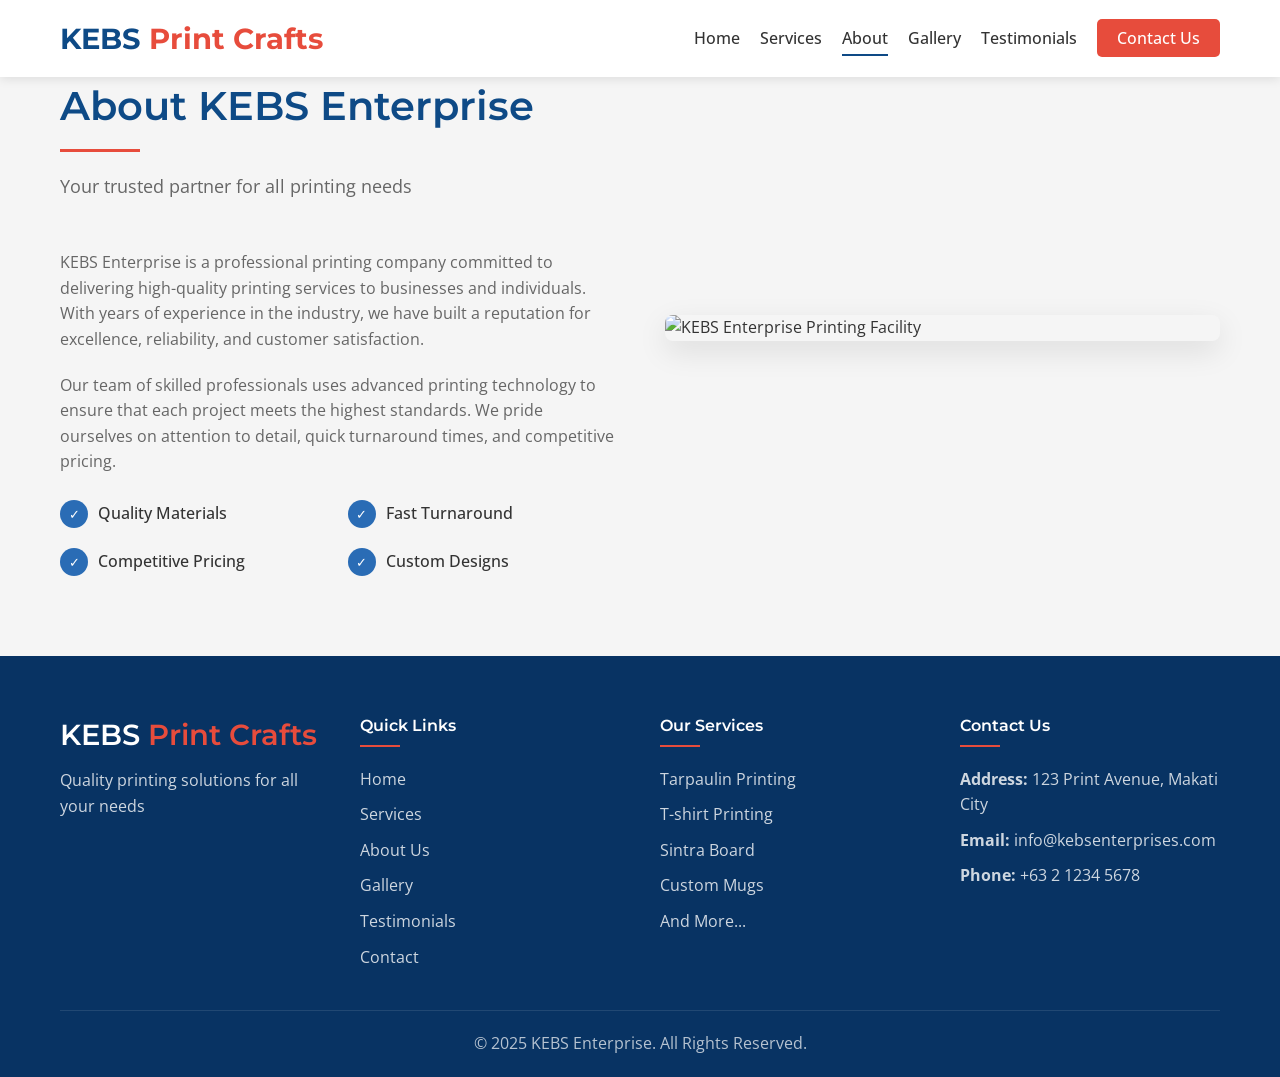
==== about.html @ ea4bb8a8 "Refactor: Separate tabs into HTML files Separate the tabs component into individual HTML files." ====
<!DOCTYPE html>
<html lang="en">
  <head>
    <meta charset="UTF-8" />
    <meta name="viewport" content="width=device-width, initial-scale=1.0" />
    <title>About Us - KEBS Print Crafts</title>
    <meta name="description" content="Learn about KEBS Enterprise, your trusted partner for professional printing services." />
    <meta name="author" content="KEBS Enterprise" />
    <link rel="stylesheet" href="src/styles/main.css" />
    <link rel="stylesheet" href="https://fonts.googleapis.com/css2?family=Montserrat:wght@400;500;600;700&family=Open+Sans:wght@400;600&display=swap">
  </head>

  <body>
    <header class="header" id="header">
      <div class="container">
        <div class="header-content">
          <div class="logo">
            <h1>KEBS <span>Print Crafts</span></h1>
          </div>
          <nav class="main-nav">
            <button class="mobile-menu-toggle" id="menuToggle">
              <span></span>
              <span></span>
              <span></span>
            </button>
            <ul class="nav-links" id="navLinks">
              <li><a href="index.html">Home</a></li>
              <li><a href="services.html">Services</a></li>
              <li><a href="about.html" class="active">About</a></li>
              <li><a href="gallery.html">Gallery</a></li>
              <li><a href="testimonials.html">Testimonials</a></li>
              <li><a href="contact.html" class="cta-btn">Contact Us</a></li>
            </ul>
          </nav>
        </div>
      </div>
    </header>

    <section class="about section" id="about">
      <div class="container">
        <div class="about-content">
          <div class="about-text">
            <div class="section-header">
              <h2>About KEBS Enterprise</h2>
              <p>Your trusted partner for all printing needs</p>
            </div>
            <p class="about-description">
              KEBS Enterprise is a professional printing company committed to delivering high-quality printing services to businesses and individuals. With years of experience in the industry, we have built a reputation for excellence, reliability, and customer satisfaction.
            </p>
            <p class="about-description">
              Our team of skilled professionals uses advanced printing technology to ensure that each project meets the highest standards. We pride ourselves on attention to detail, quick turnaround times, and competitive pricing.
            </p>
            <div class="about-features">
              <div class="feature">
                <div class="feature-icon">✓</div>
                <div class="feature-text">Quality Materials</div>
              </div>
              <div class="feature">
                <div class="feature-icon">✓</div>
                <div class="feature-text">Fast Turnaround</div>
              </div>
              <div class="feature">
                <div class="feature-icon">✓</div>
                <div class="feature-text">Competitive Pricing</div>
              </div>
              <div class="feature">
                <div class="feature-icon">✓</div>
                <div class="feature-text">Custom Designs</div>
              </div>
            </div>
          </div>
          <div class="about-image">
            <img src="src/assets/images/print-shop.jpg" alt="KEBS Enterprise Printing Facility">
          </div>
        </div>
      </div>
    </section>

    <footer class="footer">
      <div class="container">
        <div class="footer-content">
          <div class="footer-logo">
            <h3>KEBS <span>Print Crafts</span></h3>
            <p>Quality printing solutions for all your needs</p>
          </div>
          <div class="footer-links">
            <h4>Quick Links</h4>
            <ul>
              <li><a href="index.html">Home</a></li>
              <li><a href="services.html">Services</a></li>
              <li><a href="about.html">About Us</a></li>
              <li><a href="gallery.html">Gallery</a></li>
              <li><a href="testimonials.html">Testimonials</a></li>
              <li><a href="contact.html">Contact</a></li>
            </ul>
          </div>
          <div class="footer-services">
            <h4>Our Services</h4>
            <ul>
              <li><a href="services.html">Tarpaulin Printing</a></li>
              <li><a href="services.html">T-shirt Printing</a></li>
              <li><a href="services.html">Sintra Board</a></li>
              <li><a href="services.html">Custom Mugs</a></li>
              <li><a href="services.html">And More...</a></li>
            </ul>
          </div>
          <div class="footer-contact">
            <h4>Contact Us</h4>
            <p><strong>Address:</strong> 123 Print Avenue, Makati City</p>
            <p><strong>Email:</strong> info@kebsenterprises.com</p>
            <p><strong>Phone:</strong> +63 2 1234 5678</p>
          </div>
        </div>
        <div class="footer-bottom">
          <p>&copy; 2025 KEBS Enterprise. All Rights Reserved.</p>
        </div>
      </div>
    </footer>

    <a href="#home" class="scroll-top" id="scrollTop">
      <span class="arrow-up">↑</span>
    </a>

    <script src="https://cdn.gpteng.co/gptengineer.js" type="module"></script>
    <script src="src/scripts/main.js"></script>
  </body>
</html>
---- src/styles/main.css ----
/* Base Styles & Reset */
:root {
  --primary-color: #0e4a86;
  --primary-dark: #083363;
  --primary-light: #2a6cb5;
  --accent-color: #e74c3c;
  --accent-dark: #c0392b;
  --text-dark: #333333;
  --text-light: #ffffff;
  --text-gray: #666666;
  --text-muted: #999999;
  --bg-light: #ffffff;
  --bg-gray: #f5f5f5;
  --bg-gray-dark: #eeeeee;
  --border-color: #dddddd;
  --shadow-color: rgba(0, 0, 0, 0.1);
  --font-main: 'Montserrat', sans-serif;
  --font-secondary: 'Open Sans', sans-serif;
  --transition: all 0.3s ease;
}

* {
  margin: 0;
  padding: 0;
  box-sizing: border-box;
}

html {
  scroll-behavior: smooth;
}

body {
  font-family: var(--font-secondary);
  color: var(--text-dark);
  line-height: 1.6;
  overflow-x: hidden;
}

h1, h2, h3, h4, h5, h6 {
  font-family: var(--font-main);
  font-weight: 600;
  line-height: 1.3;
  margin-bottom: 1rem;
}

a {
  text-decoration: none;
  color: var(--primary-color);
  transition: var(--transition);
}

a:hover {
  color: var(--primary-dark);
}

ul {
  list-style: none;
}

img {
  max-width: 100%;
  height: auto;
  display: block;
}

/* Utility Classes */
.container {
  width: 100%;
  max-width: 1200px;
  margin: 0 auto;
  padding: 0 20px;
}

.section {
  padding: 80px 0;
}

.section-header {
  text-align: center;
  margin-bottom: 50px;
}

.section-header h2 {
  font-size: 2.5rem;
  position: relative;
  padding-bottom: 20px;
  margin-bottom: 20px;
  color: var(--primary-color);
}

.section-header h2::after {
  content: '';
  position: absolute;
  width: 80px;
  height: 3px;
  background-color: var(--accent-color);
  bottom: 0;
  left: 50%;
  transform: translateX(-50%);
}

.section-header p {
  font-size: 1.1rem;
  color: var(--text-gray);
  max-width: 700px;
  margin: 0 auto;
}

.btn {
  display: inline-block;
  padding: 12px 25px;
  border-radius: 5px;
  font-weight: 600;
  text-align: center;
  cursor: pointer;
  transition: var(--transition);
  font-family: var(--font-main);
}

.btn-primary {
  background-color: var(--primary-color);
  color: var(--text-light);
  border: 2px solid var(--primary-color);
}

.btn-primary:hover {
  background-color: var(--primary-dark);
  border-color: var(--primary-dark);
  color: var(--text-light);
}

.btn-outline {
  background-color: transparent;
  color: var(--text-light);
  border: 2px solid var(--text-light);
}

.btn-outline:hover {
  background-color: var(--text-light);
  color: var(--primary-color);
}

/* Header */
.header {
  position: fixed;
  top: 0;
  left: 0;
  width: 100%;
  background-color: rgba(255, 255, 255, 0.95);
  z-index: 1000;
  box-shadow: 0 2px 10px rgba(0, 0, 0, 0.1);
  transition: var(--transition);
}

.header.sticky {
  background-color: var(--bg-light);
  box-shadow: 0 2px 15px rgba(0, 0, 0, 0.1);
}

.header-content {
  display: flex;
  align-items: center;
  justify-content: space-between;
  padding: 20px 0;
}

.logo h1 {
  font-size: 1.8rem;
  font-weight: 700;
  margin: 0;
  color: var(--primary-color);
}

.logo span {
  color: var(--accent-color);
}

.main-nav {
  display: flex;
  align-items: center;
}

.nav-links {
  display: flex;
  gap: 20px;
}

.nav-links a {
  color: var(--text-dark);
  font-weight: 500;
  padding: 5px 0;
  position: relative;
}

.nav-links a::after {
  content: '';
  position: absolute;
  bottom: -2px;
  left: 0;
  width: 0;
  height: 2px;
  background-color: var(--primary-color);
  transition: var(--transition);
}

.nav-links a:hover::after,
.nav-links a.active::after {
  width: 100%;
}

.nav-links a.cta-btn {
  background-color: var(--accent-color);
  color: var(--text-light);
  padding: 8px 20px;
  border-radius: 5px;
  border: none;
}

.nav-links a.cta-btn::after {
  display: none;
}

.nav-links a.cta-btn:hover {
  background-color: var(--accent-dark);
}

.mobile-menu-toggle {
  display: none;
  background: none;
  border: none;
  cursor: pointer;
  position: relative;
  width: 30px;
  height: 25px;
}

.mobile-menu-toggle span {
  display: block;
  height: 3px;
  width: 100%;
  background-color: var(--primary-color);
  margin: 5px 0;
  border-radius: 3px;
  transition: var(--transition);
}

/* Hero Section */
.hero {
  background: linear-gradient(rgba(0, 0, 0, 0.7), rgba(0, 0, 0, 0.7)), url('../assets/images/hero-bg.jpg') center/cover no-repeat;
  height: 100vh;
  display: flex;
  align-items: center;
  text-align: center;
  color: var(--text-light);
  position: relative;
}

.hero-content {
  max-width: 800px;
  margin: 0 auto;
  padding-top: 80px;
}

.hero-content h2 {
  font-size: 3.5rem;
  margin-bottom: 1rem;
  font-weight: 700;
}

.hero-content h3 {
  font-size: 2rem;
  margin-bottom: 1.5rem;
  font-weight: 600;
}

.hero-content p {
  font-size: 1.2rem;
  margin-bottom: 2rem;
  opacity: 0.9;
}

.hero-buttons {
  display: flex;
  justify-content: center;
  gap: 20px;
}

/* Services Section */
.services {
  background-color: var(--bg-light);
}

.services-grid {
  display: grid;
  grid-template-columns: repeat(auto-fill, minmax(300px, 1fr));
  gap: 30px;
}

.service-card {
  background-color: var(--bg-gray);
  border-radius: 8px;
  padding: 30px;
  box-shadow: 0 5px 15px var(--shadow-color);
  transition: var(--transition);
  text-align: center;
}

.service-card:hover {
  transform: translateY(-10px);
  box-shadow: 0 10px 25px var(--shadow-color);
}

.service-icon {
  width: 80px;
  height: 80px;
  margin: 0 auto 20px;
  display: flex;
  align-items: center;
  justify-content: center;
}

.service-img {
  max-width: 100%;
  max-height: 100%;
}

.service-card h3 {
  color: var(--primary-color);
  margin-bottom: 15px;
}

.service-card p {
  color: var(--text-gray);
  font-size: 0.95rem;
}

/* About Section */
.about {
  background-color: var(--bg-gray);
}

.about-content {
  display: grid;
  grid-template-columns: 1fr 1fr;
  gap: 50px;
  align-items: center;
}

.about-text .section-header {
  text-align: left;
}

.about-text .section-header h2::after {
  left: 0;
  transform: none;
}

.about-description {
  margin-bottom: 20px;
  color: var(--text-gray);
}

.about-features {
  display: grid;
  grid-template-columns: 1fr 1fr;
  gap: 20px;
  margin-top: 25px;
}

.feature {
  display: flex;
  align-items: center;
  gap: 10px;
}

.feature-icon {
  background-color: var(--primary-light);
  color: var(--text-light);
  width: 28px;
  height: 28px;
  border-radius: 50%;
  display: flex;
  align-items: center;
  justify-content: center;
  font-size: 0.8rem;
}

.feature-text {
  font-weight: 500;
}

.about-image {
  position: relative;
  overflow: hidden;
  border-radius: 8px;
  box-shadow: 0 10px 30px var(--shadow-color);
}

/* Gallery Section */
.gallery {
  background-color: var(--bg-light);
}

.gallery-grid {
  display: grid;
  grid-template-columns: repeat(auto-fill, minmax(350px, 1fr));
  gap: 20px;
}

.gallery-item {
  position: relative;
  overflow: hidden;
  border-radius: 8px;
  height: 250px;
}

.gallery-item img {
  width: 100%;
  height: 100%;
  object-fit: cover;
  transition: var(--transition);
}

.gallery-overlay {
  position: absolute;
  top: 0;
  left: 0;
  width: 100%;
  height: 100%;
  background-color: rgba(14, 74, 134, 0.8);
  display: flex;
  align-items: center;
  justify-content: center;
  opacity: 0;
  transition: var(--transition);
}

.gallery-item:hover .gallery-overlay {
  opacity: 1;
}

.gallery-item:hover img {
  transform: scale(1.1);
}

.gallery-info {
  text-align: center;
  color: var(--text-light);
  padding: 20px;
}

.gallery-info h3 {
  margin-bottom: 10px;
}

/* Testimonials Section */
.testimonials {
  background-color: var(--bg-gray);
}

.testimonial-slider {
  max-width: 800px;
  margin: 0 auto;
  position: relative;
}

.testimonial-container {
  overflow: hidden;
  width: 100%;
  position: relative;
}

.testimonial-card {
  background-color: var(--bg-light);
  padding: 30px;
  border-radius: 8px;
  box-shadow: 0 5px 20px var(--shadow-color);
  text-align: center;
  margin: 10px;
  opacity: 0;
  position: absolute;
  width: calc(100% - 20px);
  transition: var(--transition);
  transform: translateX(100%);
}

.testimonial-card.active {
  opacity: 1;
  transform: translateX(0);
}

.testimonial-card.previous {
  transform: translateX(-100%);
  opacity: 0;
}

.testimonial-card.next {
  transform: translateX(100%);
  opacity: 0;
}

.testimonial-content {
  font-style: italic;
  color: var(--text-gray);
  margin-bottom: 20px;
  position: relative;
}

.testimonial-content::before,
.testimonial-content::after {
  content: '"';
  font-size: 3rem;
  position: absolute;
  color: var(--primary-light);
  opacity: 0.3;
}

.testimonial-content::before {
  top: -20px;
  left: -10px;
}

.testimonial-content::after {
  bottom: -40px;
  right: -10px;
}

.author-info {
  margin-top: 20px;
}

.author-info h4 {
  color: var(--primary-color);
  margin-bottom: 5px;
}

.author-info p {
  color: var(--text-muted);
  font-size: 0.9rem;
}

.testimonial-dots {
  text-align: center;
  margin-top: 20px;
}

.dot {
  display: inline-block;
  width: 12px;
  height: 12px;
  border-radius: 50%;
  background-color: var(--border-color);
  margin: 0 5px;
  cursor: pointer;
  transition: var(--transition);
}

.dot.active {
  background-color: var(--primary-color);
  transform: scale(1.2);
}

/* Contact Section */
.contact {
  background-color: var(--bg-light);
}

.contact-content {
  display: grid;
  grid-template-columns: 1fr 1fr;
  gap: 50px;
}

.contact-info {
  display: flex;
  flex-direction: column;
  gap: 30px;
}

.contact-item {
  display: flex;
  align-items: flex-start;
  gap: 15px;
}

.contact-icon {
  width: 40px;
  height: 40px;
  display: flex;
  align-items: center;
  justify-content: center;
  background-color: var(--primary-light);
  border-radius: 50%;
  flex-shrink: 0;
}

.contact-icon img {
  width: 20px;
  height: 20px;
  filter: brightness(0) invert(1);
}

.contact-text h4 {
  color: var(--primary-color);
  margin-bottom: 5px;
}

.business-hours {
  margin-top: 20px;
  padding-top: 20px;
  border-top: 1px solid var(--border-color);
}

.business-hours h4 {
  color: var(--primary-color);
  margin-bottom: 10px;
}

.business-hours p {
  margin-bottom: 5px;
}

.contact-form-container {
  background-color: var(--bg-gray);
  padding: 30px;
  border-radius: 8px;
  box-shadow: 0 5px 20px var(--shadow-color);
}

.form-group {
  margin-bottom: 20px;
}

.form-group label {
  display: block;
  margin-bottom: 8px;
  font-weight: 600;
  color: var(--text-dark);
}

.form-group input,
.form-group select,
.form-group textarea {
  width: 100%;
  padding: 12px 15px;
  border: 1px solid var(--border-color);
  border-radius: 5px;
  background-color: var(--bg-light);
  font-family: var(--font-secondary);
  font-size: 1rem;
  color: var(--text-dark);
  transition: var(--transition);
}

.form-group input:focus,
.form-group select:focus,
.form-group textarea:focus {
  outline: none;
  border-color: var(--primary-light);
  box-shadow: 0 0 0 3px rgba(42, 108, 181, 0.2);
}

/* Footer */
.footer {
  background-color: var(--primary-dark);
  color: var(--text-light);
  padding-top: 60px;
}

.footer-content {
  display: grid;
  grid-template-columns: repeat(auto-fit, minmax(200px, 1fr));
  gap: 40px;
  margin-bottom: 40px;
}

.footer-logo h3 {
  font-size: 1.8rem;
  margin-bottom: 15px;
}

.footer-logo span {
  color: var(--accent-color);
}

.footer-logo p {
  opacity: 0.8;
}

.footer h4 {
  margin-bottom: 20px;
  position: relative;
  padding-bottom: 10px;
}

.footer h4::after {
  content: '';
  position: absolute;
  bottom: 0;
  left: 0;
  width: 40px;
  height: 2px;
  background-color: var(--accent-color);
}

.footer-links ul,
.footer-services ul {
  display: flex;
  flex-direction: column;
  gap: 10px;
}

.footer-links a,
.footer-services a {
  color: var(--text-light);
  opacity: 0.8;
  transition: var(--transition);
}

.footer-links a:hover,
.footer-services a:hover {
  opacity: 1;
  color: var(--accent-color);
}

.footer-contact p {
  margin-bottom: 10px;
  opacity: 0.8;
}

.footer-bottom {
  text-align: center;
  padding: 20px 0;
  border-top: 1px solid rgba(255, 255, 255, 0.1);
}

.footer-bottom p {
  opacity: 0.7;
}

/* Scroll Top Button */
.scroll-top {
  position: fixed;
  bottom: 30px;
  right: 30px;
  width: 40px;
  height: 40px;
  background-color: var(--primary-color);
  color: var(--text-light);
  border-radius: 50%;
  display: flex;
  align-items: center;
  justify-content: center;
  box-shadow: 0 2px 10px rgba(0, 0, 0, 0.2);
  cursor: pointer;
  opacity: 0;
  visibility: hidden;
  transition: var(--transition);
  z-index: 999;
}

.scroll-top.active {
  opacity: 1;
  visibility: visible;
}

.scroll-top:hover {
  background-color: var(--primary-dark);
}

/* Media Queries */
@media (max-width: 992px) {
  .section {
    padding: 60px 0;
  }
  
  .about-content {
    grid-template-columns: 1fr;
  }
  
  .about-image {
    order: -1;
  }
  
  .contact-content {
    grid-template-columns: 1fr;
  }
}

@media (max-width: 768px) {
  .hero-content h2 {
    font-size: 2.5rem;
  }
  
  .hero-content h3 {
    font-size: 1.5rem;
  }
  
  .mobile-menu-toggle {
    display: block;
  }
  
  .nav-links {
    position: fixed;
    top: 80px;
    left: -100%;
    width: 100%;
    height: calc(100vh - 80px);
    background-color: var(--bg-light);
    display: flex;
    flex-direction: column;
    align-items: center;
    justify-content: flex-start;
    padding-top: 40px;
    transition: var(--transition);
    z-index: 900;
  }
  
  .nav-links.active {
    left: 0;
  }
  
  .nav-links li {
    margin-bottom: 20px;
  }
  
  .services-grid {
    grid-template-columns: 1fr;
  }
  
  .gallery-grid {
    grid-template-columns: 1fr;
  }
  
  .footer-content {
    grid-template-columns: 1fr;
  }
}

@media (max-width: 576px) {
  .section-header h2 {
    font-size: 2rem;
  }
  
  .hero-buttons {
    flex-direction: column;
    gap: 10px;
  }
  
  .hero-content h2 {
    font-size: 2rem;
  }
  
  .about-features {
    grid-template-columns: 1fr;
  }
}
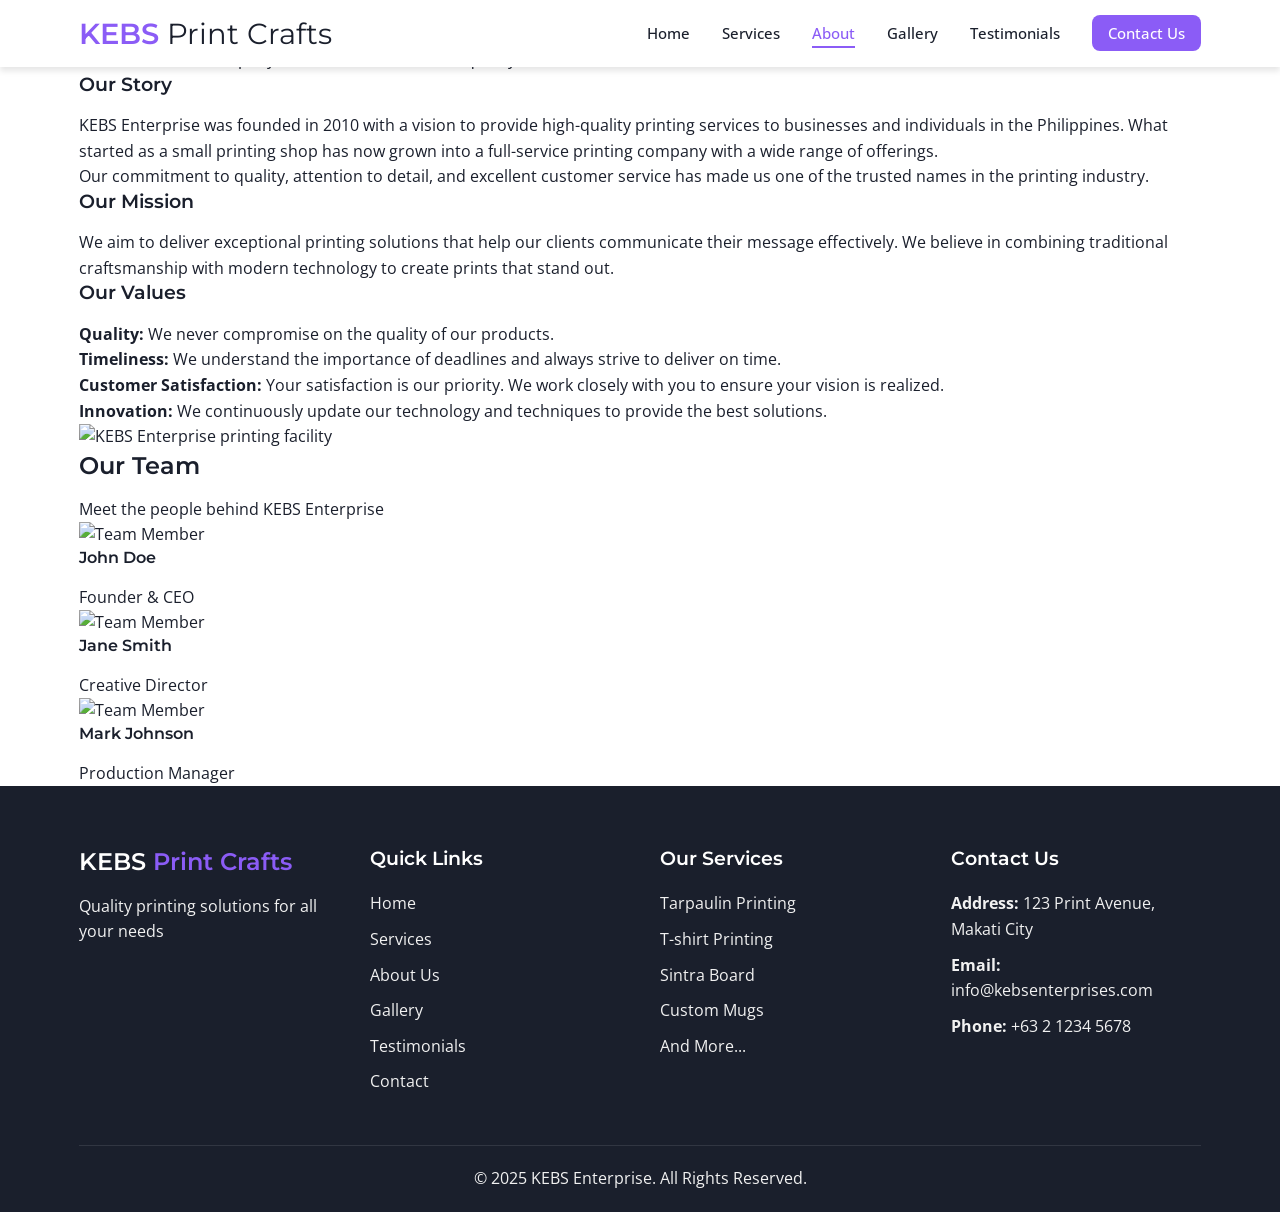
==== commit 88efc075: "Refactor: Remove ReactJS components Removed ReactJS components and dependencies, leaving only HTML, " ====
--- a/about.html
+++ b/about.html
@@ -5,7 +5,7 @@
     <meta charset="UTF-8" />
     <meta name="viewport" content="width=device-width, initial-scale=1.0" />
     <title>About Us - KEBS Print Crafts</title>
-    <meta name="description" content="Learn about KEBS Enterprise, your trusted partner for professional printing services." />
+    <meta name="description" content="Learn about KEBS Enterprise and our commitment to quality printing services." />
     <meta name="author" content="KEBS Enterprise" />
     <link rel="stylesheet" href="src/styles/main.css" />
     <link rel="stylesheet" href="https://fonts.googleapis.com/css2?family=Montserrat:wght@400;500;600;700&family=Open+Sans:wght@400;600&display=swap">
@@ -37,41 +37,65 @@
       </div>
     </header>
 
-    <section class="about section" id="about">
+    <section class="about-hero">
       <div class="container">
-        <div class="about-content">
+        <h2>About KEBS Enterprise</h2>
+        <p>Get to know our company and our commitment to quality</p>
+      </div>
+    </section>
+
+    <section class="about-content">
+      <div class="container">
+        <div class="about-grid">
           <div class="about-text">
-            <div class="section-header">
-              <h2>About KEBS Enterprise</h2>
-              <p>Your trusted partner for all printing needs</p>
-            </div>
-            <p class="about-description">
-              KEBS Enterprise is a professional printing company committed to delivering high-quality printing services to businesses and individuals. With years of experience in the industry, we have built a reputation for excellence, reliability, and customer satisfaction.
-            </p>
-            <p class="about-description">
-              Our team of skilled professionals uses advanced printing technology to ensure that each project meets the highest standards. We pride ourselves on attention to detail, quick turnaround times, and competitive pricing.
-            </p>
-            <div class="about-features">
-              <div class="feature">
-                <div class="feature-icon">✓</div>
-                <div class="feature-text">Quality Materials</div>
-              </div>
-              <div class="feature">
-                <div class="feature-icon">✓</div>
-                <div class="feature-text">Fast Turnaround</div>
-              </div>
-              <div class="feature">
-                <div class="feature-icon">✓</div>
-                <div class="feature-text">Competitive Pricing</div>
-              </div>
-              <div class="feature">
-                <div class="feature-icon">✓</div>
-                <div class="feature-text">Custom Designs</div>
-              </div>
-            </div>
+            <h3>Our Story</h3>
+            <p>KEBS Enterprise was founded in 2010 with a vision to provide high-quality printing services to businesses and individuals in the Philippines. What started as a small printing shop has now grown into a full-service printing company with a wide range of offerings.</p>
+            <p>Our commitment to quality, attention to detail, and excellent customer service has made us one of the trusted names in the printing industry.</p>
+            
+            <h3>Our Mission</h3>
+            <p>We aim to deliver exceptional printing solutions that help our clients communicate their message effectively. We believe in combining traditional craftsmanship with modern technology to create prints that stand out.</p>
+            
+            <h3>Our Values</h3>
+            <ul>
+              <li><strong>Quality:</strong> We never compromise on the quality of our products.</li>
+              <li><strong>Timeliness:</strong> We understand the importance of deadlines and always strive to deliver on time.</li>
+              <li><strong>Customer Satisfaction:</strong> Your satisfaction is our priority. We work closely with you to ensure your vision is realized.</li>
+              <li><strong>Innovation:</strong> We continuously update our technology and techniques to provide the best solutions.</li>
+            </ul>
           </div>
           <div class="about-image">
-            <img src="src/assets/images/print-shop.jpg" alt="KEBS Enterprise Printing Facility">
+            <img src="src/images/about-img.jpg" alt="KEBS Enterprise printing facility">
+          </div>
+        </div>
+      </div>
+    </section>
+
+    <section class="team-section">
+      <div class="container">
+        <h2>Our Team</h2>
+        <p>Meet the people behind KEBS Enterprise</p>
+        
+        <div class="team-grid">
+          <div class="team-member">
+            <div class="member-image">
+              <img src="src/images/team-1.jpg" alt="Team Member">
+            </div>
+            <h4>John Doe</h4>
+            <p>Founder & CEO</p>
+          </div>
+          <div class="team-member">
+            <div class="member-image">
+              <img src="src/images/team-2.jpg" alt="Team Member">
+            </div>
+            <h4>Jane Smith</h4>
+            <p>Creative Director</p>
+          </div>
+          <div class="team-member">
+            <div class="member-image">
+              <img src="src/images/team-3.jpg" alt="Team Member">
+            </div>
+            <h4>Mark Johnson</h4>
+            <p>Production Manager</p>
           </div>
         </div>
       </div>
@@ -122,7 +146,6 @@
       <span class="arrow-up">↑</span>
     </a>
 
-    <script src="https://cdn.gpteng.co/gptengineer.js" type="module"></script>
     <script src="src/scripts/main.js"></script>
   </body>
 </html>
--- a/src/styles/main.css
+++ b/src/styles/main.css
@@ -1,23 +1,19 @@
 
-/* Base Styles & Reset */
+/* Main CSS Styles for KEBS Print Crafts Website */
+
+/* ======== Base Styles ======== */
 :root {
-  --primary-color: #0e4a86;
-  --primary-dark: #083363;
-  --primary-light: #2a6cb5;
-  --accent-color: #e74c3c;
-  --accent-dark: #c0392b;
-  --text-dark: #333333;
-  --text-light: #ffffff;
-  --text-gray: #666666;
-  --text-muted: #999999;
-  --bg-light: #ffffff;
-  --bg-gray: #f5f5f5;
-  --bg-gray-dark: #eeeeee;
-  --border-color: #dddddd;
-  --shadow-color: rgba(0, 0, 0, 0.1);
-  --font-main: 'Montserrat', sans-serif;
-  --font-secondary: 'Open Sans', sans-serif;
+  --primary-color: #8B5CF6;
+  --secondary-color: #7E69AB;
+  --accent-color: #F97316;
+  --dark-color: #1A1F2C;
+  --light-color: #F6F6F7;
+  --white: #FFFFFF;
+  --gray: #8E9196;
+  --light-gray: #F1F1F1;
+  --box-shadow: 0 4px 6px rgba(0, 0, 0, 0.1);
   --transition: all 0.3s ease;
+  --border-radius: 8px;
 }
 
 * {
@@ -26,19 +22,15 @@
   box-sizing: border-box;
 }
 
-html {
-  scroll-behavior: smooth;
-}
-
 body {
-  font-family: var(--font-secondary);
-  color: var(--text-dark);
+  font-family: 'Open Sans', sans-serif;
+  color: var(--dark-color);
   line-height: 1.6;
-  overflow-x: hidden;
+  background-color: var(--white);
 }
 
 h1, h2, h3, h4, h5, h6 {
-  font-family: var(--font-main);
+  font-family: 'Montserrat', sans-serif;
   font-weight: 600;
   line-height: 1.3;
   margin-bottom: 1rem;
@@ -51,7 +43,7 @@
 }
 
 a:hover {
-  color: var(--primary-dark);
+  color: var(--secondary-color);
 }
 
 ul {
@@ -61,119 +53,82 @@
 img {
   max-width: 100%;
   height: auto;
-  display: block;
-}
-
-/* Utility Classes */
+}
+
 .container {
-  width: 100%;
+  width: 90%;
   max-width: 1200px;
   margin: 0 auto;
-  padding: 0 20px;
-}
-
-.section {
-  padding: 80px 0;
-}
-
-.section-header {
-  text-align: center;
-  margin-bottom: 50px;
-}
-
-.section-header h2 {
-  font-size: 2.5rem;
-  position: relative;
-  padding-bottom: 20px;
-  margin-bottom: 20px;
-  color: var(--primary-color);
-}
-
-.section-header h2::after {
-  content: '';
-  position: absolute;
-  width: 80px;
-  height: 3px;
-  background-color: var(--accent-color);
-  bottom: 0;
-  left: 50%;
-  transform: translateX(-50%);
-}
-
-.section-header p {
-  font-size: 1.1rem;
-  color: var(--text-gray);
-  max-width: 700px;
-  margin: 0 auto;
+  padding: 0 15px;
 }
 
 .btn {
   display: inline-block;
-  padding: 12px 25px;
-  border-radius: 5px;
+  padding: 12px 24px;
+  border-radius: var(--border-radius);
   font-weight: 600;
   text-align: center;
   cursor: pointer;
   transition: var(--transition);
-  font-family: var(--font-main);
+  font-family: 'Montserrat', sans-serif;
 }
 
 .btn-primary {
   background-color: var(--primary-color);
-  color: var(--text-light);
-  border: 2px solid var(--primary-color);
+  color: var(--white);
+  border: none;
 }
 
 .btn-primary:hover {
-  background-color: var(--primary-dark);
-  border-color: var(--primary-dark);
-  color: var(--text-light);
+  background-color: var(--secondary-color);
+  color: var(--white);
 }
 
 .btn-outline {
   background-color: transparent;
-  color: var(--text-light);
-  border: 2px solid var(--text-light);
+  color: var(--primary-color);
+  border: 2px solid var(--primary-color);
 }
 
 .btn-outline:hover {
-  background-color: var(--text-light);
-  color: var(--primary-color);
-}
-
-/* Header */
+  background-color: var(--primary-color);
+  color: var(--white);
+}
+
+/* ======== Header & Navigation ======== */
 .header {
   position: fixed;
   top: 0;
   left: 0;
   width: 100%;
-  background-color: rgba(255, 255, 255, 0.95);
   z-index: 1000;
+  background-color: var(--white);
+  box-shadow: var(--box-shadow);
+  padding: 15px 0;
+  transition: var(--transition);
+}
+
+.header.sticky {
+  padding: 10px 0;
+  background-color: var(--white);
   box-shadow: 0 2px 10px rgba(0, 0, 0, 0.1);
-  transition: var(--transition);
-}
-
-.header.sticky {
-  background-color: var(--bg-light);
-  box-shadow: 0 2px 15px rgba(0, 0, 0, 0.1);
 }
 
 .header-content {
   display: flex;
   align-items: center;
   justify-content: space-between;
-  padding: 20px 0;
 }
 
 .logo h1 {
   font-size: 1.8rem;
-  font-weight: 700;
   margin: 0;
   color: var(--primary-color);
 }
 
-.logo span {
-  color: var(--accent-color);
+.logo h1 span {
+  font-weight: 400;
+  color: var(--dark-color);
 }
 
 .main-nav {
@@ -183,46 +138,41 @@
 
 .nav-links {
   display: flex;
-  gap: 20px;
+  align-items: center;
+  gap: 2rem;
 }
 
 .nav-links a {
-  color: var(--text-dark);
+  color: var(--dark-color);
   font-weight: 500;
-  padding: 5px 0;
+  font-size: 0.95rem;
   position: relative;
 }
 
-.nav-links a::after {
+.nav-links a.active,
+.nav-links a:hover {
+  color: var(--primary-color);
+}
+
+.nav-links a.active::after {
   content: '';
   position: absolute;
-  bottom: -2px;
+  bottom: -5px;
   left: 0;
-  width: 0;
+  width: 100%;
   height: 2px;
   background-color: var(--primary-color);
-  transition: var(--transition);
-}
-
-.nav-links a:hover::after,
-.nav-links a.active::after {
-  width: 100%;
 }
 
 .nav-links a.cta-btn {
-  background-color: var(--accent-color);
-  color: var(--text-light);
-  padding: 8px 20px;
-  border-radius: 5px;
-  border: none;
-}
-
-.nav-links a.cta-btn::after {
-  display: none;
+  background-color: var(--primary-color);
+  color: var(--white);
+  padding: 8px 16px;
+  border-radius: var(--border-radius);
 }
 
 .nav-links a.cta-btn:hover {
-  background-color: var(--accent-dark);
+  background-color: var(--secondary-color);
 }
 
 .mobile-menu-toggle {
@@ -230,534 +180,194 @@
   background: none;
   border: none;
   cursor: pointer;
-  position: relative;
-  width: 30px;
-  height: 25px;
+  padding: 5px;
+  z-index: 1001;
 }
 
 .mobile-menu-toggle span {
   display: block;
-  height: 3px;
-  width: 100%;
-  background-color: var(--primary-color);
-  margin: 5px 0;
-  border-radius: 3px;
-  transition: var(--transition);
-}
-
-/* Hero Section */
+  width: 28px;
+  height: 2px;
+  background-color: var(--dark-color);
+  margin: 6px 0;
+  transition: var(--transition);
+}
+
+/* ======== Hero Section ======== */
 .hero {
-  background: linear-gradient(rgba(0, 0, 0, 0.7), rgba(0, 0, 0, 0.7)), url('../assets/images/hero-bg.jpg') center/cover no-repeat;
+  background-color: var(--light-color);
+  background-image: linear-gradient(to right, rgba(255,255,255,0.9), rgba(255,255,255,0.8)), url('../images/hero-bg.jpg');
+  background-size: cover;
+  background-position: center;
   height: 100vh;
   display: flex;
   align-items: center;
   text-align: center;
-  color: var(--text-light);
-  position: relative;
+  padding: 0 15px;
+  margin-top: 80px;
 }
 
 .hero-content {
   max-width: 800px;
   margin: 0 auto;
-  padding-top: 80px;
 }
 
 .hero-content h2 {
-  font-size: 3.5rem;
+  font-size: 3rem;
+  color: var(--primary-color);
   margin-bottom: 1rem;
-  font-weight: 700;
 }
 
 .hero-content h3 {
-  font-size: 2rem;
+  font-size: 1.8rem;
   margin-bottom: 1.5rem;
-  font-weight: 600;
 }
 
 .hero-content p {
   font-size: 1.2rem;
   margin-bottom: 2rem;
-  opacity: 0.9;
+  color: var(--gray);
 }
 
 .hero-buttons {
   display: flex;
+  gap: 1rem;
   justify-content: center;
-  gap: 20px;
-}
-
-/* Services Section */
-.services {
-  background-color: var(--bg-light);
+}
+
+/* ======== Services Page ======== */
+.services-hero {
+  background-color: var(--primary-color);
+  color: var(--white);
+  padding: 120px 0 60px;
+  text-align: center;
+}
+
+.services-hero h2 {
+  font-size: 2.5rem;
+  margin-bottom: 1rem;
+}
+
+.services-hero p {
+  font-size: 1.2rem;
+  max-width: 700px;
+  margin: 0 auto;
+}
+
+.services-list {
+  padding: 60px 0;
 }
 
 .services-grid {
   display: grid;
   grid-template-columns: repeat(auto-fill, minmax(300px, 1fr));
   gap: 30px;
+  margin-top: 40px;
 }
 
 .service-card {
-  background-color: var(--bg-gray);
-  border-radius: 8px;
+  background-color: var(--white);
+  border-radius: var(--border-radius);
+  box-shadow: var(--box-shadow);
   padding: 30px;
-  box-shadow: 0 5px 15px var(--shadow-color);
   transition: var(--transition);
   text-align: center;
 }
 
 .service-card:hover {
-  transform: translateY(-10px);
-  box-shadow: 0 10px 25px var(--shadow-color);
+  transform: translateY(-5px);
+  box-shadow: 0 10px 20px rgba(0, 0, 0, 0.1);
 }
 
 .service-icon {
-  width: 80px;
-  height: 80px;
-  margin: 0 auto 20px;
-  display: flex;
-  align-items: center;
-  justify-content: center;
-}
-
-.service-img {
-  max-width: 100%;
-  max-height: 100%;
+  font-size: 3rem;
+  margin-bottom: 20px;
 }
 
 .service-card h3 {
-  color: var(--primary-color);
+  font-size: 1.5rem;
   margin-bottom: 15px;
 }
 
 .service-card p {
-  color: var(--text-gray);
-  font-size: 0.95rem;
-}
-
-/* About Section */
-.about {
-  background-color: var(--bg-gray);
-}
-
-.about-content {
-  display: grid;
-  grid-template-columns: 1fr 1fr;
-  gap: 50px;
-  align-items: center;
-}
-
-.about-text .section-header {
-  text-align: left;
-}
-
-.about-text .section-header h2::after {
-  left: 0;
-  transform: none;
-}
-
-.about-description {
-  margin-bottom: 20px;
-  color: var(--text-gray);
-}
-
-.about-features {
-  display: grid;
-  grid-template-columns: 1fr 1fr;
-  gap: 20px;
-  margin-top: 25px;
-}
-
-.feature {
-  display: flex;
-  align-items: center;
-  gap: 10px;
-}
-
-.feature-icon {
-  background-color: var(--primary-light);
-  color: var(--text-light);
-  width: 28px;
-  height: 28px;
-  border-radius: 50%;
-  display: flex;
-  align-items: center;
-  justify-content: center;
-  font-size: 0.8rem;
-}
-
-.feature-text {
-  font-weight: 500;
-}
-
-.about-image {
-  position: relative;
-  overflow: hidden;
-  border-radius: 8px;
-  box-shadow: 0 10px 30px var(--shadow-color);
-}
-
-/* Gallery Section */
-.gallery {
-  background-color: var(--bg-light);
-}
-
-.gallery-grid {
-  display: grid;
-  grid-template-columns: repeat(auto-fill, minmax(350px, 1fr));
-  gap: 20px;
-}
-
-.gallery-item {
-  position: relative;
-  overflow: hidden;
-  border-radius: 8px;
-  height: 250px;
-}
-
-.gallery-item img {
-  width: 100%;
-  height: 100%;
-  object-fit: cover;
-  transition: var(--transition);
-}
-
-.gallery-overlay {
-  position: absolute;
-  top: 0;
-  left: 0;
-  width: 100%;
-  height: 100%;
-  background-color: rgba(14, 74, 134, 0.8);
-  display: flex;
-  align-items: center;
-  justify-content: center;
-  opacity: 0;
-  transition: var(--transition);
-}
-
-.gallery-item:hover .gallery-overlay {
-  opacity: 1;
-}
-
-.gallery-item:hover img {
-  transform: scale(1.1);
-}
-
-.gallery-info {
-  text-align: center;
-  color: var(--text-light);
-  padding: 20px;
-}
-
-.gallery-info h3 {
-  margin-bottom: 10px;
-}
-
-/* Testimonials Section */
-.testimonials {
-  background-color: var(--bg-gray);
-}
-
-.testimonial-slider {
-  max-width: 800px;
-  margin: 0 auto;
-  position: relative;
-}
-
-.testimonial-container {
-  overflow: hidden;
-  width: 100%;
-  position: relative;
-}
-
-.testimonial-card {
-  background-color: var(--bg-light);
-  padding: 30px;
-  border-radius: 8px;
-  box-shadow: 0 5px 20px var(--shadow-color);
-  text-align: center;
-  margin: 10px;
-  opacity: 0;
-  position: absolute;
-  width: calc(100% - 20px);
-  transition: var(--transition);
-  transform: translateX(100%);
-}
-
-.testimonial-card.active {
-  opacity: 1;
-  transform: translateX(0);
-}
-
-.testimonial-card.previous {
-  transform: translateX(-100%);
-  opacity: 0;
-}
-
-.testimonial-card.next {
-  transform: translateX(100%);
-  opacity: 0;
-}
-
-.testimonial-content {
-  font-style: italic;
-  color: var(--text-gray);
-  margin-bottom: 20px;
-  position: relative;
-}
-
-.testimonial-content::before,
-.testimonial-content::after {
-  content: '"';
-  font-size: 3rem;
-  position: absolute;
-  color: var(--primary-light);
-  opacity: 0.3;
-}
-
-.testimonial-content::before {
-  top: -20px;
-  left: -10px;
-}
-
-.testimonial-content::after {
-  bottom: -40px;
-  right: -10px;
-}
-
-.author-info {
-  margin-top: 20px;
-}
-
-.author-info h4 {
-  color: var(--primary-color);
-  margin-bottom: 5px;
-}
-
-.author-info p {
-  color: var(--text-muted);
-  font-size: 0.9rem;
-}
-
-.testimonial-dots {
-  text-align: center;
-  margin-top: 20px;
-}
-
-.dot {
-  display: inline-block;
-  width: 12px;
-  height: 12px;
-  border-radius: 50%;
-  background-color: var(--border-color);
-  margin: 0 5px;
-  cursor: pointer;
-  transition: var(--transition);
-}
-
-.dot.active {
-  background-color: var(--primary-color);
-  transform: scale(1.2);
-}
-
-/* Contact Section */
-.contact {
-  background-color: var(--bg-light);
-}
-
-.contact-content {
-  display: grid;
-  grid-template-columns: 1fr 1fr;
-  gap: 50px;
-}
-
-.contact-info {
-  display: flex;
-  flex-direction: column;
-  gap: 30px;
-}
-
-.contact-item {
-  display: flex;
-  align-items: flex-start;
-  gap: 15px;
-}
-
-.contact-icon {
-  width: 40px;
-  height: 40px;
-  display: flex;
-  align-items: center;
-  justify-content: center;
-  background-color: var(--primary-light);
-  border-radius: 50%;
-  flex-shrink: 0;
-}
-
-.contact-icon img {
-  width: 20px;
-  height: 20px;
-  filter: brightness(0) invert(1);
-}
-
-.contact-text h4 {
-  color: var(--primary-color);
-  margin-bottom: 5px;
-}
-
-.business-hours {
-  margin-top: 20px;
-  padding-top: 20px;
-  border-top: 1px solid var(--border-color);
-}
-
-.business-hours h4 {
-  color: var(--primary-color);
-  margin-bottom: 10px;
-}
-
-.business-hours p {
-  margin-bottom: 5px;
-}
-
-.contact-form-container {
-  background-color: var(--bg-gray);
-  padding: 30px;
-  border-radius: 8px;
-  box-shadow: 0 5px 20px var(--shadow-color);
-}
-
-.form-group {
-  margin-bottom: 20px;
-}
-
-.form-group label {
-  display: block;
-  margin-bottom: 8px;
-  font-weight: 600;
-  color: var(--text-dark);
-}
-
-.form-group input,
-.form-group select,
-.form-group textarea {
-  width: 100%;
-  padding: 12px 15px;
-  border: 1px solid var(--border-color);
-  border-radius: 5px;
-  background-color: var(--bg-light);
-  font-family: var(--font-secondary);
-  font-size: 1rem;
-  color: var(--text-dark);
-  transition: var(--transition);
-}
-
-.form-group input:focus,
-.form-group select:focus,
-.form-group textarea:focus {
-  outline: none;
-  border-color: var(--primary-light);
-  box-shadow: 0 0 0 3px rgba(42, 108, 181, 0.2);
-}
-
-/* Footer */
+  color: var(--gray);
+}
+
+/* ======== Footer ======== */
 .footer {
-  background-color: var(--primary-dark);
-  color: var(--text-light);
-  padding-top: 60px;
+  background-color: var(--dark-color);
+  color: var(--light-gray);
+  padding: 60px 0 20px;
 }
 
 .footer-content {
   display: grid;
   grid-template-columns: repeat(auto-fit, minmax(200px, 1fr));
   gap: 40px;
-  margin-bottom: 40px;
 }
 
 .footer-logo h3 {
-  font-size: 1.8rem;
-  margin-bottom: 15px;
+  color: var(--white);
+  font-size: 1.5rem;
 }
 
 .footer-logo span {
-  color: var(--accent-color);
+  color: var(--primary-color);
 }
 
 .footer-logo p {
-  opacity: 0.8;
+  margin-top: 15px;
 }
 
 .footer h4 {
+  color: var(--white);
   margin-bottom: 20px;
-  position: relative;
-  padding-bottom: 10px;
-}
-
-.footer h4::after {
-  content: '';
-  position: absolute;
-  bottom: 0;
-  left: 0;
-  width: 40px;
-  height: 2px;
-  background-color: var(--accent-color);
-}
-
-.footer-links ul,
-.footer-services ul {
-  display: flex;
-  flex-direction: column;
-  gap: 10px;
-}
-
-.footer-links a,
-.footer-services a {
-  color: var(--text-light);
-  opacity: 0.8;
-  transition: var(--transition);
-}
-
-.footer-links a:hover,
-.footer-services a:hover {
-  opacity: 1;
-  color: var(--accent-color);
+  font-size: 1.2rem;
+}
+
+.footer-links ul li,
+.footer-services ul li {
+  margin-bottom: 10px;
+}
+
+.footer-links ul li a,
+.footer-services ul li a {
+  color: var(--light-gray);
+}
+
+.footer-links ul li a:hover,
+.footer-services ul li a:hover {
+  color: var(--primary-color);
 }
 
 .footer-contact p {
   margin-bottom: 10px;
-  opacity: 0.8;
 }
 
 .footer-bottom {
+  margin-top: 40px;
   text-align: center;
-  padding: 20px 0;
+  padding-top: 20px;
   border-top: 1px solid rgba(255, 255, 255, 0.1);
 }
 
-.footer-bottom p {
-  opacity: 0.7;
-}
-
-/* Scroll Top Button */
+/* ======== Scroll to Top ======== */
 .scroll-top {
   position: fixed;
   bottom: 30px;
   right: 30px;
-  width: 40px;
-  height: 40px;
-  background-color: var(--primary-color);
-  color: var(--text-light);
+  background-color: var(--primary-color);
+  color: var(--white);
+  width: 50px;
+  height: 50px;
   border-radius: 50%;
   display: flex;
   align-items: center;
   justify-content: center;
-  box-shadow: 0 2px 10px rgba(0, 0, 0, 0.2);
-  cursor: pointer;
   opacity: 0;
   visibility: hidden;
   transition: var(--transition);
-  z-index: 999;
+  z-index: 99;
 }
 
 .scroll-top.active {
@@ -766,29 +376,11 @@
 }
 
 .scroll-top:hover {
-  background-color: var(--primary-dark);
-}
-
-/* Media Queries */
+  background-color: var(--secondary-color);
+}
+
+/* ======== Responsive Styles ======== */
 @media (max-width: 992px) {
-  .section {
-    padding: 60px 0;
-  }
-  
-  .about-content {
-    grid-template-columns: 1fr;
-  }
-  
-  .about-image {
-    order: -1;
-  }
-  
-  .contact-content {
-    grid-template-columns: 1fr;
-  }
-}
-
-@media (max-width: 768px) {
   .hero-content h2 {
     font-size: 2.5rem;
   }
@@ -796,63 +388,82 @@
   .hero-content h3 {
     font-size: 1.5rem;
   }
-  
+}
+
+@media (max-width: 768px) {
   .mobile-menu-toggle {
     display: block;
   }
   
   .nav-links {
     position: fixed;
-    top: 80px;
-    left: -100%;
-    width: 100%;
-    height: calc(100vh - 80px);
-    background-color: var(--bg-light);
-    display: flex;
+    top: 0;
+    right: -100%;
+    width: 80%;
+    max-width: 300px;
+    height: 100vh;
+    background-color: var(--white);
     flex-direction: column;
-    align-items: center;
-    justify-content: flex-start;
-    padding-top: 40px;
+    align-items: flex-start;
+    justify-content: center;
+    padding: 80px 30px;
     transition: var(--transition);
-    z-index: 900;
+    box-shadow: -5px 0 15px rgba(0, 0, 0, 0.1);
+    z-index: 1000;
   }
   
   .nav-links.active {
-    left: 0;
-  }
-  
-  .nav-links li {
-    margin-bottom: 20px;
-  }
-  
-  .services-grid {
-    grid-template-columns: 1fr;
-  }
-  
-  .gallery-grid {
-    grid-template-columns: 1fr;
+    right: 0;
+  }
+  
+  .mobile-menu-toggle span.active:nth-child(1) {
+    transform: rotate(45deg) translate(5px, 6px);
+  }
+  
+  .mobile-menu-toggle span.active:nth-child(2) {
+    opacity: 0;
+  }
+  
+  .mobile-menu-toggle span.active:nth-child(3) {
+    transform: rotate(-45deg) translate(5px, -6px);
+  }
+  
+  body.menu-open {
+    overflow: hidden;
+  }
+  
+  .hero {
+    height: 80vh;
+  }
+  
+  .hero-content h2 {
+    font-size: 2rem;
+  }
+  
+  .hero-content h3 {
+    font-size: 1.3rem;
+  }
+  
+  .hero-buttons {
+    flex-direction: column;
+    gap: 1rem;
+  }
+}
+
+@media (max-width: 576px) {
+  .container {
+    width: 95%;
+  }
+  
+  .hero-content h2 {
+    font-size: 1.8rem;
+  }
+  
+  .hero-content p {
+    font-size: 1rem;
   }
   
   .footer-content {
     grid-template-columns: 1fr;
   }
 }
-
-@media (max-width: 576px) {
-  .section-header h2 {
-    font-size: 2rem;
-  }
-  
-  .hero-buttons {
-    flex-direction: column;
-    gap: 10px;
-  }
-  
-  .hero-content h2 {
-    font-size: 2rem;
-  }
-  
-  .about-features {
-    grid-template-columns: 1fr;
-  }
-}
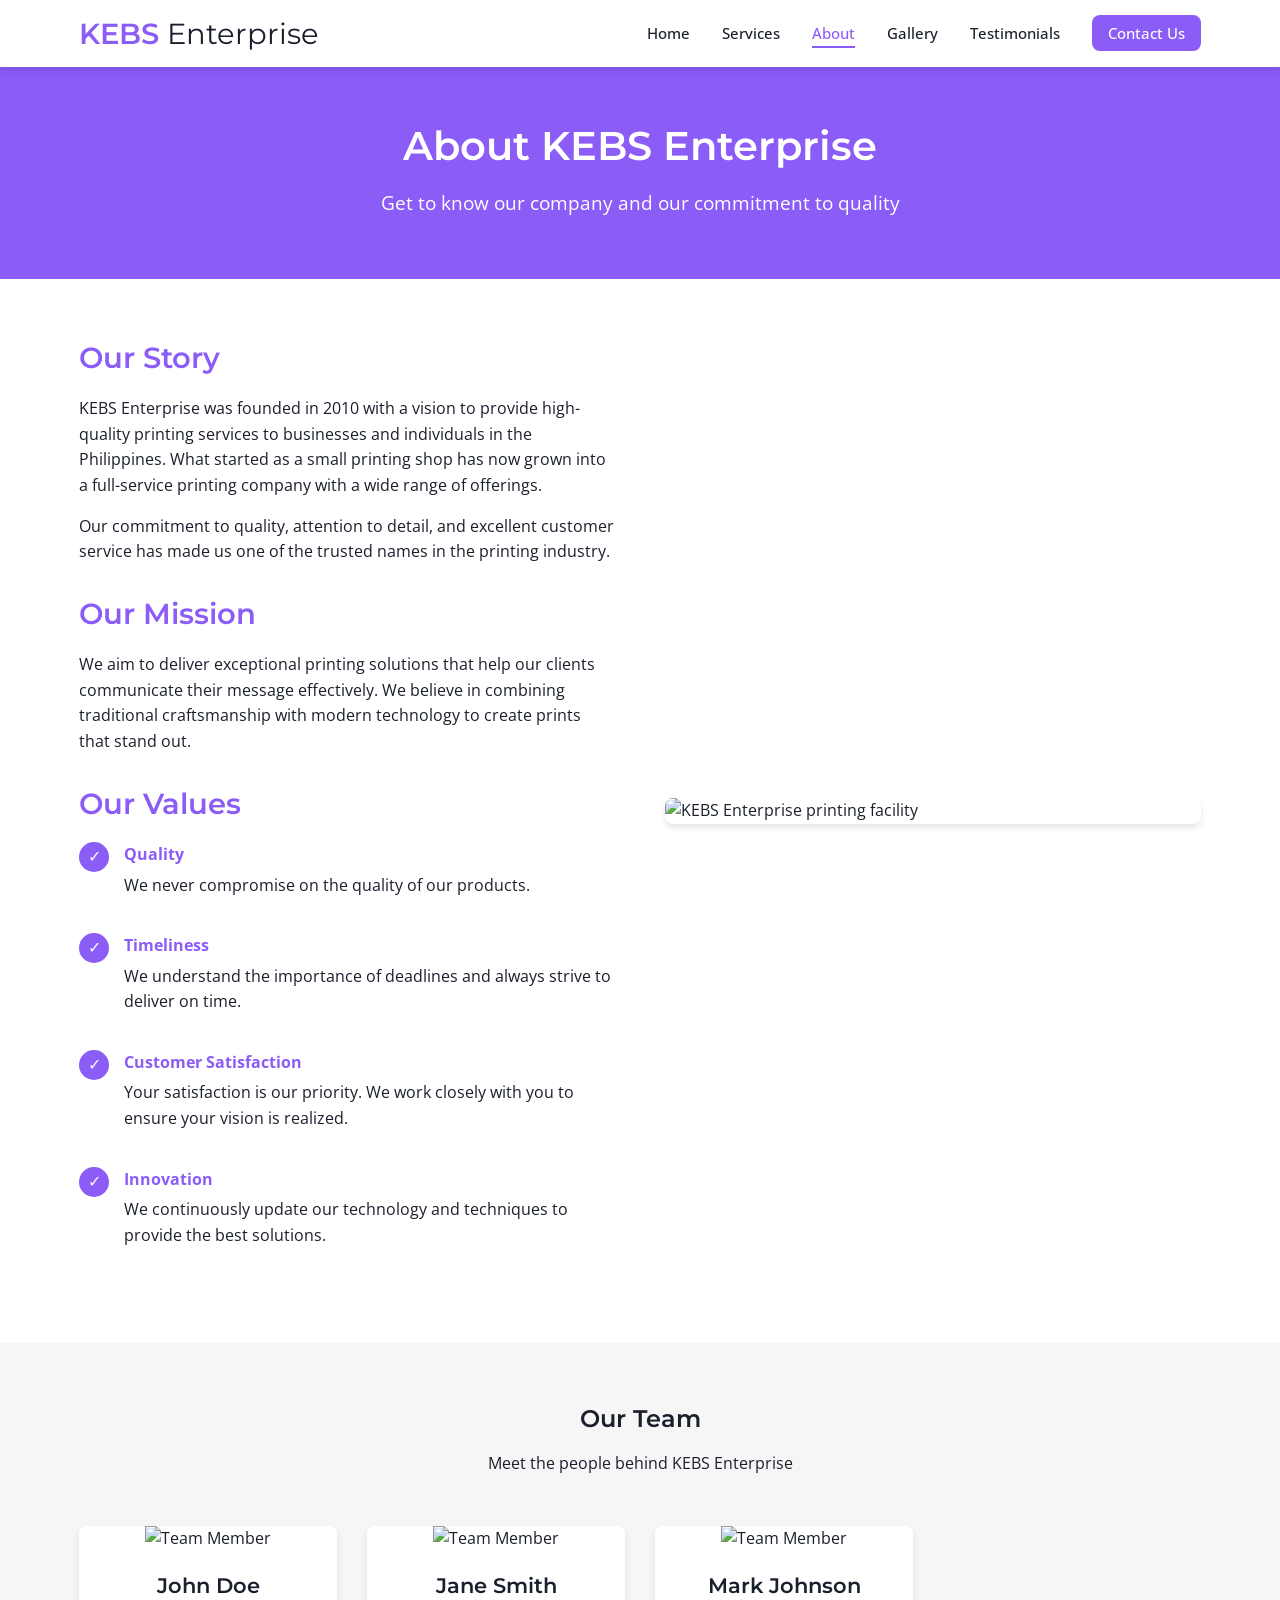
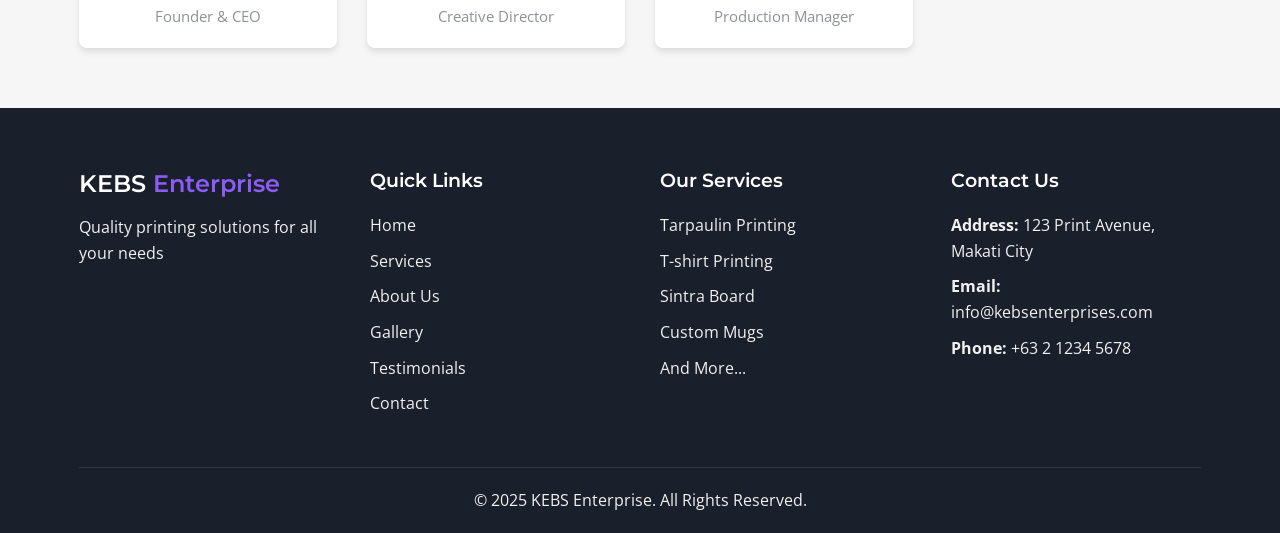
==== commit e3a2980e: "Refactor: Update site title and content Update the site title and refine the content of the static t" ====
--- a/about.html
+++ b/about.html
@@ -4,7 +4,7 @@
   <head>
     <meta charset="UTF-8" />
     <meta name="viewport" content="width=device-width, initial-scale=1.0" />
-    <title>About Us - KEBS Print Crafts</title>
+    <title>About Us - KEBS Enterprise</title>
     <meta name="description" content="Learn about KEBS Enterprise and our commitment to quality printing services." />
     <meta name="author" content="KEBS Enterprise" />
     <link rel="stylesheet" href="src/styles/main.css" />
@@ -16,7 +16,7 @@
       <div class="container">
         <div class="header-content">
           <div class="logo">
-            <h1>KEBS <span>Print Crafts</span></h1>
+            <h1>KEBS <span>Enterprise</span></h1>
           </div>
           <nav class="main-nav">
             <button class="mobile-menu-toggle" id="menuToggle">
@@ -56,11 +56,35 @@
             <p>We aim to deliver exceptional printing solutions that help our clients communicate their message effectively. We believe in combining traditional craftsmanship with modern technology to create prints that stand out.</p>
             
             <h3>Our Values</h3>
-            <ul>
-              <li><strong>Quality:</strong> We never compromise on the quality of our products.</li>
-              <li><strong>Timeliness:</strong> We understand the importance of deadlines and always strive to deliver on time.</li>
-              <li><strong>Customer Satisfaction:</strong> Your satisfaction is our priority. We work closely with you to ensure your vision is realized.</li>
-              <li><strong>Innovation:</strong> We continuously update our technology and techniques to provide the best solutions.</li>
+            <ul class="values-list">
+              <li class="value-item">
+                <div class="value-icon">✓</div>
+                <div class="value-content">
+                  <strong>Quality</strong>
+                  <p>We never compromise on the quality of our products.</p>
+                </div>
+              </li>
+              <li class="value-item">
+                <div class="value-icon">✓</div>
+                <div class="value-content">
+                  <strong>Timeliness</strong>
+                  <p>We understand the importance of deadlines and always strive to deliver on time.</p>
+                </div>
+              </li>
+              <li class="value-item">
+                <div class="value-icon">✓</div>
+                <div class="value-content">
+                  <strong>Customer Satisfaction</strong>
+                  <p>Your satisfaction is our priority. We work closely with you to ensure your vision is realized.</p>
+                </div>
+              </li>
+              <li class="value-item">
+                <div class="value-icon">✓</div>
+                <div class="value-content">
+                  <strong>Innovation</strong>
+                  <p>We continuously update our technology and techniques to provide the best solutions.</p>
+                </div>
+              </li>
             </ul>
           </div>
           <div class="about-image">
@@ -79,6 +103,13 @@
           <div class="team-member">
             <div class="member-image">
               <img src="src/images/team-1.jpg" alt="Team Member">
+              <div class="member-overlay">
+                <div class="member-social">
+                  <a href="#" class="social-link">📱</a>
+                  <a href="#" class="social-link">✉️</a>
+                  <a href="#" class="social-link">📞</a>
+                </div>
+              </div>
             </div>
             <h4>John Doe</h4>
             <p>Founder & CEO</p>
@@ -86,6 +117,13 @@
           <div class="team-member">
             <div class="member-image">
               <img src="src/images/team-2.jpg" alt="Team Member">
+              <div class="member-overlay">
+                <div class="member-social">
+                  <a href="#" class="social-link">📱</a>
+                  <a href="#" class="social-link">✉️</a>
+                  <a href="#" class="social-link">📞</a>
+                </div>
+              </div>
             </div>
             <h4>Jane Smith</h4>
             <p>Creative Director</p>
@@ -93,6 +131,13 @@
           <div class="team-member">
             <div class="member-image">
               <img src="src/images/team-3.jpg" alt="Team Member">
+              <div class="member-overlay">
+                <div class="member-social">
+                  <a href="#" class="social-link">📱</a>
+                  <a href="#" class="social-link">✉️</a>
+                  <a href="#" class="social-link">📞</a>
+                </div>
+              </div>
             </div>
             <h4>Mark Johnson</h4>
             <p>Production Manager</p>
@@ -105,7 +150,7 @@
       <div class="container">
         <div class="footer-content">
           <div class="footer-logo">
-            <h3>KEBS <span>Print Crafts</span></h3>
+            <h3>KEBS <span>Enterprise</span></h3>
             <p>Quality printing solutions for all your needs</p>
           </div>
           <div class="footer-links">
--- a/src/styles/main.css
+++ b/src/styles/main.css
@@ -1,5 +1,5 @@
 
-/* Main CSS Styles for KEBS Print Crafts Website */
+/* Main CSS Styles for KEBS Enterprise Website */
 
 /* ======== Base Styles ======== */
 :root {
@@ -95,6 +95,24 @@
   color: var(--white);
 }
 
+/* ======== Section Styles ======== */
+.section-title {
+  text-align: center;
+  margin-bottom: 2.5rem;
+  font-size: 2.2rem;
+  color: var(--primary-color);
+  position: relative;
+}
+
+.section-title:after {
+  content: '';
+  display: block;
+  width: 80px;
+  height: 3px;
+  background-color: var(--accent-color);
+  margin: 0.8rem auto 0;
+}
+
 /* ======== Header & Navigation ======== */
 .header {
   position: fixed;
@@ -235,7 +253,59 @@
   justify-content: center;
 }
 
-/* ======== Services Page ======== */
+/* ======== Featured Services ======== */
+.featured-services {
+  padding: 80px 0;
+  background-color: var(--white);
+}
+
+.services-preview {
+  display: grid;
+  grid-template-columns: repeat(auto-fit, minmax(300px, 1fr));
+  gap: 30px;
+  margin-bottom: 50px;
+}
+
+.service-preview-card {
+  background-color: var(--white);
+  border-radius: var(--border-radius);
+  box-shadow: var(--box-shadow);
+  padding: 30px;
+  text-align: center;
+  transition: var(--transition);
+  border-bottom: 3px solid transparent;
+}
+
+.service-preview-card:hover {
+  transform: translateY(-10px);
+  border-bottom: 3px solid var(--primary-color);
+}
+
+.service-icon {
+  font-size: 3.5rem;
+  margin-bottom: 20px;
+}
+
+.service-preview-card h3 {
+  font-size: 1.5rem;
+  margin-bottom: 15px;
+  color: var(--primary-color);
+}
+
+.service-preview-card p {
+  color: var(--gray);
+}
+
+.services-cta {
+  text-align: center;
+  margin-top: 30px;
+}
+
+/* ======== About Page Styles ======== */
+.about-hero,
+.testimonials-hero,
+.contact-hero,
+.gallery-hero,
 .services-hero {
   background-color: var(--primary-color);
   color: var(--white);
@@ -243,17 +313,361 @@
   text-align: center;
 }
 
+.about-hero h2,
+.testimonials-hero h2,
+.contact-hero h2,
+.gallery-hero h2,
 .services-hero h2 {
   font-size: 2.5rem;
   margin-bottom: 1rem;
 }
 
+.about-hero p,
+.testimonials-hero p,
+.contact-hero p,
+.gallery-hero p,
 .services-hero p {
   font-size: 1.2rem;
   max-width: 700px;
   margin: 0 auto;
 }
 
+.about-content {
+  padding: 60px 0;
+}
+
+.about-grid {
+  display: grid;
+  grid-template-columns: 1fr 1fr;
+  gap: 50px;
+  align-items: center;
+}
+
+.about-text h3 {
+  color: var(--primary-color);
+  font-size: 1.8rem;
+  margin-top: 30px;
+  margin-bottom: 20px;
+}
+
+.about-text h3:first-child {
+  margin-top: 0;
+}
+
+.about-text p {
+  margin-bottom: 15px;
+}
+
+.values-list {
+  margin-top: 20px;
+}
+
+.value-item {
+  display: flex;
+  gap: 15px;
+  margin-bottom: 20px;
+}
+
+.value-icon {
+  flex-shrink: 0;
+  width: 30px;
+  height: 30px;
+  background-color: var(--primary-color);
+  border-radius: 50%;
+  color: white;
+  display: flex;
+  align-items: center;
+  justify-content: center;
+}
+
+.value-content strong {
+  display: block;
+  margin-bottom: 5px;
+  color: var(--primary-color);
+}
+
+.about-image {
+  border-radius: var(--border-radius);
+  overflow: hidden;
+  box-shadow: var(--box-shadow);
+}
+
+/* ======== Team Section ======== */
+.team-section {
+  padding: 60px 0;
+  background-color: var(--light-color);
+  text-align: center;
+}
+
+.team-grid {
+  display: grid;
+  grid-template-columns: repeat(auto-fill, minmax(250px, 1fr));
+  gap: 30px;
+  margin-top: 50px;
+}
+
+.team-member {
+  background-color: var(--white);
+  border-radius: var(--border-radius);
+  overflow: hidden;
+  box-shadow: var(--box-shadow);
+  transition: var(--transition);
+}
+
+.team-member:hover {
+  transform: translateY(-10px);
+}
+
+.member-image {
+  position: relative;
+  overflow: hidden;
+}
+
+.member-image img {
+  width: 100%;
+  height: auto;
+  transition: var(--transition);
+}
+
+.member-overlay {
+  position: absolute;
+  top: 0;
+  left: 0;
+  width: 100%;
+  height: 100%;
+  background-color: rgba(139, 92, 246, 0.8);
+  display: flex;
+  align-items: center;
+  justify-content: center;
+  opacity: 0;
+  transition: var(--transition);
+}
+
+.team-member:hover .member-overlay {
+  opacity: 1;
+}
+
+.member-social {
+  display: flex;
+  gap: 15px;
+}
+
+.social-link {
+  width: 40px;
+  height: 40px;
+  background-color: var(--white);
+  border-radius: 50%;
+  display: flex;
+  align-items: center;
+  justify-content: center;
+  font-size: 1.2rem;
+  color: var(--primary-color);
+  transition: var(--transition);
+}
+
+.social-link:hover {
+  background-color: var(--accent-color);
+  color: var(--white);
+  transform: scale(1.1);
+}
+
+.team-member h4 {
+  margin: 20px 0 5px;
+  font-size: 1.3rem;
+}
+
+.team-member p {
+  color: var(--gray);
+  font-size: 0.95rem;
+  margin-bottom: 20px;
+}
+
+/* ======== Testimonials Page Styles ======== */
+.testimonials-content {
+  padding: 60px 0;
+}
+
+.testimonial-slider {
+  position: relative;
+  max-width: 800px;
+  margin: 0 auto 60px;
+}
+
+.testimonial-card {
+  background-color: var(--white);
+  border-radius: var(--border-radius);
+  box-shadow: var(--box-shadow);
+  padding: 30px;
+  display: none;
+  opacity: 0;
+  transform: translateX(50px);
+  transition: all 0.5s ease;
+}
+
+.testimonial-card.active {
+  display: block;
+  opacity: 1;
+  transform: translateX(0);
+}
+
+.testimonial-card.next {
+  display: block;
+  position: absolute;
+  top: 0;
+  left: 0;
+  z-index: -1;
+  opacity: 0.3;
+  transform: translateX(50px);
+}
+
+.testimonial-quote {
+  position: relative;
+  padding: 0 20px;
+  margin-bottom: 30px;
+}
+
+.testimonial-quote:before,
+.testimonial-quote:after {
+  content: '"';
+  font-size: 4rem;
+  color: var(--light-gray);
+  position: absolute;
+}
+
+.testimonial-quote:before {
+  top: -20px;
+  left: 0;
+}
+
+.testimonial-quote:after {
+  bottom: -50px;
+  right: 0;
+}
+
+.testimonial-author {
+  display: flex;
+  align-items: center;
+  margin-top: 20px;
+}
+
+.author-image {
+  width: 70px;
+  height: 70px;
+  border-radius: 50%;
+  overflow: hidden;
+  margin-right: 20px;
+  border: 3px solid var(--primary-color);
+}
+
+.author-info h4 {
+  margin-bottom: 5px;
+}
+
+.author-info p {
+  color: var(--gray);
+  font-size: 0.9rem;
+  margin-bottom: 5px;
+}
+
+.rating {
+  color: var(--accent-color);
+  font-size: 1rem;
+}
+
+.testimonial-controls {
+  display: flex;
+  justify-content: center;
+  align-items: center;
+  margin-top: 30px;
+}
+
+.prev-btn,
+.next-btn {
+  background-color: var(--primary-color);
+  color: var(--white);
+  border: none;
+  width: 40px;
+  height: 40px;
+  border-radius: 50%;
+  cursor: pointer;
+  font-size: 1.2rem;
+  display: flex;
+  align-items: center;
+  justify-content: center;
+  transition: var(--transition);
+}
+
+.prev-btn:hover,
+.next-btn:hover {
+  background-color: var(--secondary-color);
+}
+
+.dots {
+  display: flex;
+  gap: 8px;
+  margin: 0 20px;
+}
+
+.dot {
+  width: 12px;
+  height: 12px;
+  border-radius: 50%;
+  background-color: var(--light-gray);
+  cursor: pointer;
+  transition: var(--transition);
+}
+
+.dot.active {
+  background-color: var(--primary-color);
+}
+
+.client-logos {
+  text-align: center;
+  margin-top: 60px;
+}
+
+.client-logos h3 {
+  margin-bottom: 30px;
+}
+
+.logo-grid {
+  display: flex;
+  flex-wrap: wrap;
+  justify-content: center;
+  gap: 30px;
+  margin: 0 auto;
+}
+
+.client-logo {
+  width: 150px;
+  height: 100px;
+  background-color: var(--white);
+  display: flex;
+  align-items: center;
+  justify-content: center;
+  border-radius: var(--border-radius);
+  box-shadow: var(--box-shadow);
+  padding: 15px;
+  transition: var(--transition);
+}
+
+.client-logo:hover {
+  transform: scale(1.05);
+}
+
+.testimonials-cta {
+  margin-top: 60px;
+  text-align: center;
+  background-color: var(--light-color);
+  padding: 40px;
+  border-radius: var(--border-radius);
+}
+
+.testimonials-cta h3 {
+  margin-bottom: 20px;
+}
+
+/* ======== Services Page ======== */
 .services-list {
   padding: 60px 0;
 }
@@ -291,6 +705,205 @@
 
 .service-card p {
   color: var(--gray);
+}
+
+/* ======== Gallery Page ======== */
+.gallery-content {
+  padding: 60px 0;
+}
+
+.gallery-filters {
+  display: flex;
+  justify-content: center;
+  flex-wrap: wrap;
+  gap: 15px;
+  margin-bottom: 40px;
+}
+
+.filter-btn {
+  background-color: var(--light-gray);
+  border: none;
+  padding: 8px 16px;
+  border-radius: var(--border-radius);
+  cursor: pointer;
+  font-weight: 500;
+  transition: var(--transition);
+}
+
+.filter-btn.active,
+.filter-btn:hover {
+  background-color: var(--primary-color);
+  color: var(--white);
+}
+
+.gallery-grid {
+  display: grid;
+  grid-template-columns: repeat(auto-fill, minmax(300px, 1fr));
+  gap: 20px;
+}
+
+.gallery-item {
+  margin-bottom: 20px;
+}
+
+.gallery-image {
+  position: relative;
+  overflow: hidden;
+  border-radius: var(--border-radius);
+  box-shadow: var(--box-shadow);
+}
+
+.gallery-image img {
+  width: 100%;
+  height: 250px;
+  object-fit: cover;
+  transition: var(--transition);
+}
+
+.overlay {
+  position: absolute;
+  bottom: -100%;
+  left: 0;
+  width: 100%;
+  height: 100%;
+  background-color: rgba(139, 92, 246, 0.8);
+  display: flex;
+  align-items: center;
+  justify-content: center;
+  transition: var(--transition);
+  padding: 20px;
+  text-align: center;
+}
+
+.gallery-image:hover .overlay {
+  bottom: 0;
+}
+
+.gallery-image:hover img {
+  transform: scale(1.1);
+}
+
+.overlay-content {
+  color: var(--white);
+}
+
+.overlay-content h4 {
+  margin-bottom: 5px;
+}
+
+/* ======== Contact Page Styles ======== */
+.contact-content {
+  padding: 60px 0;
+}
+
+.contact-grid {
+  display: grid;
+  grid-template-columns: 1fr 2fr;
+  gap: 50px;
+}
+
+.contact-info {
+  background-color: var(--primary-color);
+  color: var(--white);
+  padding: 30px;
+  border-radius: var(--border-radius);
+  height: fit-content;
+}
+
+.contact-info h3 {
+  margin-bottom: 30px;
+  position: relative;
+}
+
+.contact-info h3:after {
+  content: '';
+  position: absolute;
+  bottom: -10px;
+  left: 0;
+  width: 50px;
+  height: 2px;
+  background-color: var(--white);
+}
+
+.info-item {
+  margin-bottom: 25px;
+}
+
+.info-item h4 {
+  margin-bottom: 10px;
+  color: var(--light-gray);
+  font-size: 1.1rem;
+}
+
+.info-item p {
+  margin-bottom: 5px;
+}
+
+.contact-form-container {
+  background-color: var(--white);
+  padding: 30px;
+  border-radius: var(--border-radius);
+  box-shadow: var(--box-shadow);
+}
+
+.contact-form-container h3 {
+  margin-bottom: 20px;
+}
+
+.contact-form {
+  display: grid;
+  grid-template-columns: 1fr 1fr;
+  gap: 20px;
+}
+
+.form-group {
+  margin-bottom: 20px;
+}
+
+.form-group:nth-last-child(2) {
+  grid-column: 1 / -1;
+}
+
+.form-group:last-child {
+  grid-column: 1 / -1;
+  text-align: right;
+  margin-bottom: 0;
+}
+
+.form-group label {
+  display: block;
+  margin-bottom: 8px;
+  font-weight: 500;
+}
+
+.form-group input,
+.form-group select,
+.form-group textarea {
+  width: 100%;
+  padding: 12px;
+  border: 1px solid var(--light-gray);
+  border-radius: var(--border-radius);
+  font-family: inherit;
+}
+
+.form-group textarea {
+  resize: vertical;
+  min-height: 150px;
+}
+
+.map-section {
+  padding: 60px 0;
+}
+
+.map-section h3 {
+  margin-bottom: 20px;
+  text-align: center;
+}
+
+.map-container {
+  border-radius: var(--border-radius);
+  overflow: hidden;
+  box-shadow: var(--box-shadow);
 }
 
 /* ======== Footer ======== */
@@ -387,6 +1000,20 @@
   
   .hero-content h3 {
     font-size: 1.5rem;
+  }
+  
+  .about-grid,
+  .contact-grid {
+    grid-template-columns: 1fr;
+  }
+  
+  .about-text {
+    order: 2;
+  }
+  
+  .about-image {
+    order: 1;
+    margin-bottom: 30px;
   }
 }
 
@@ -448,6 +1075,15 @@
     flex-direction: column;
     gap: 1rem;
   }
+  
+  .team-member {
+    max-width: 300px;
+    margin: 0 auto;
+  }
+  
+  .contact-form {
+    grid-template-columns: 1fr;
+  }
 }
 
 @media (max-width: 576px) {
@@ -466,4 +1102,8 @@
   .footer-content {
     grid-template-columns: 1fr;
   }
-}
+  
+  .services-preview {
+    grid-template-columns: 1fr;
+  }
+}
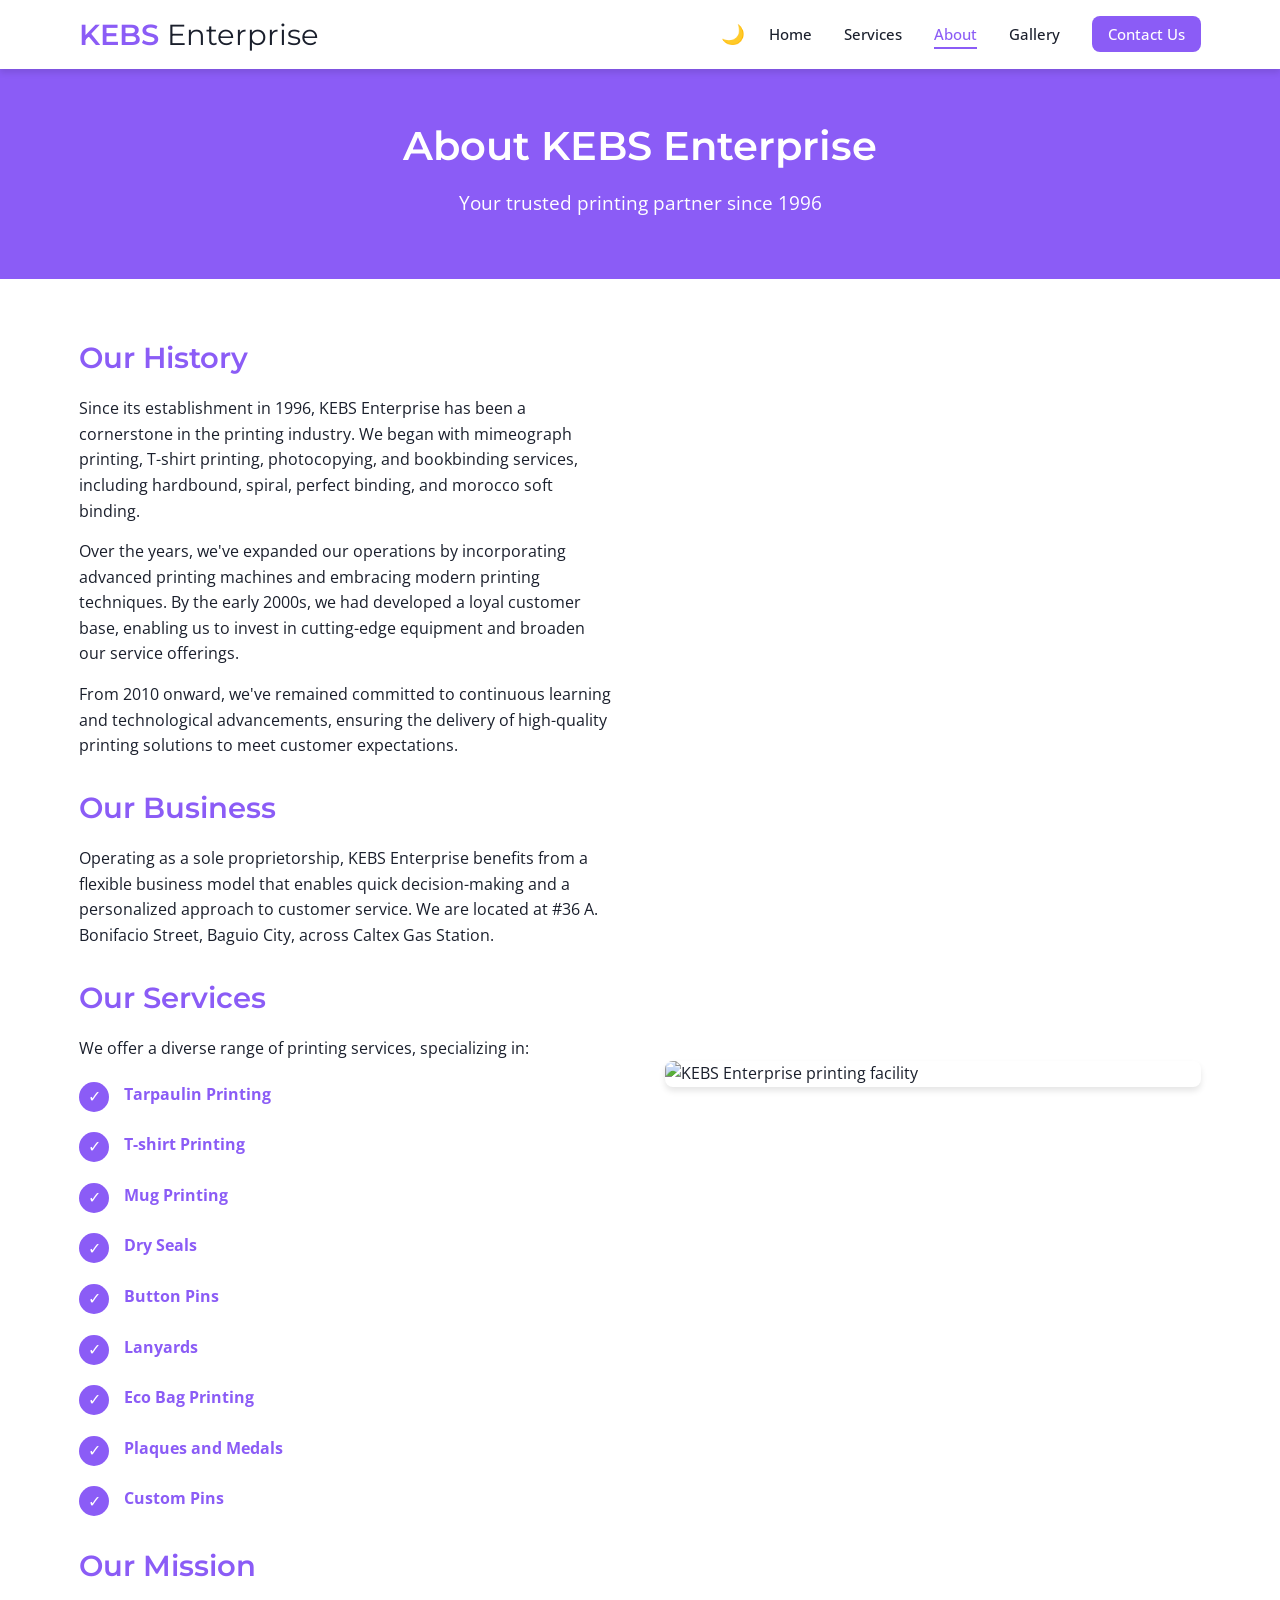
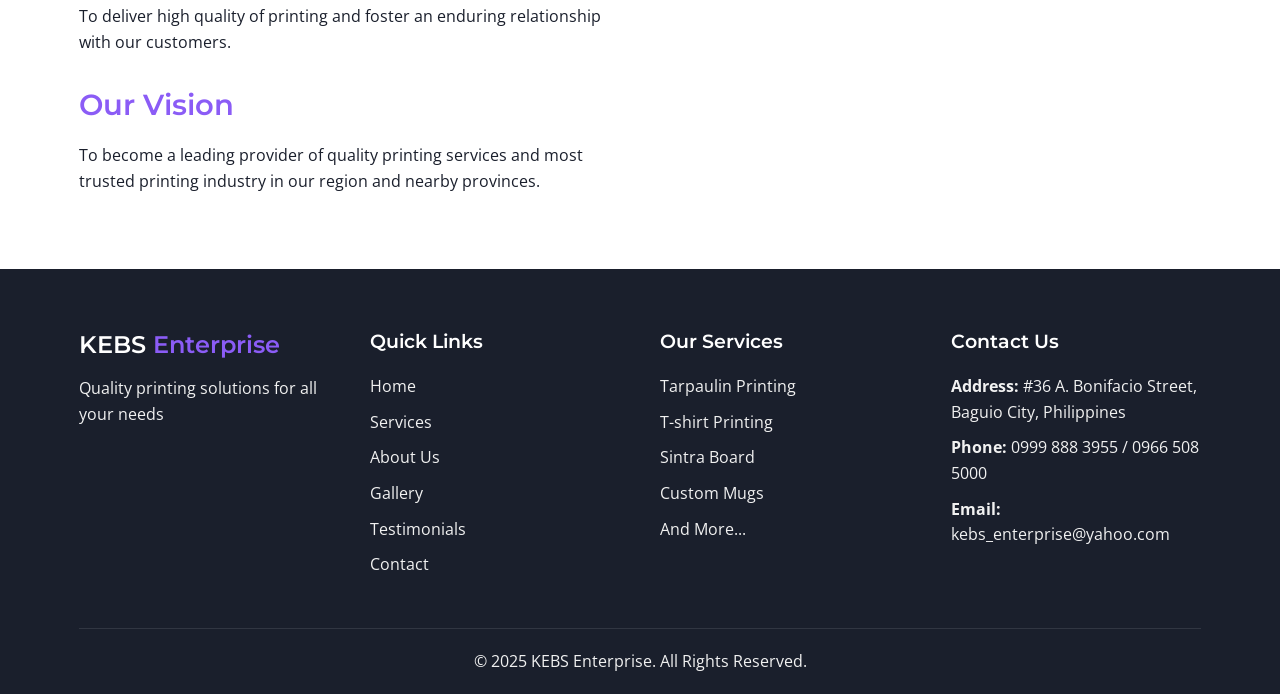
==== commit f63bece9: "Add files via upload" ====
--- a/about.html
+++ b/about.html
@@ -1,4 +1,3 @@
-
 <!DOCTYPE html>
 <html lang="en">
   <head>
@@ -24,12 +23,14 @@
               <span></span>
               <span></span>
             </button>
+            <button class="theme-toggle" id="themeToggle" aria-label="Toggle theme">
+              <span class="theme-icon">🌙</span>
+            </button>
             <ul class="nav-links" id="navLinks">
               <li><a href="index.html">Home</a></li>
               <li><a href="services.html">Services</a></li>
               <li><a href="about.html" class="active">About</a></li>
               <li><a href="gallery.html">Gallery</a></li>
-              <li><a href="testimonials.html">Testimonials</a></li>
               <li><a href="contact.html" class="cta-btn">Contact Us</a></li>
             </ul>
           </nav>
@@ -40,7 +41,7 @@
     <section class="about-hero">
       <div class="container">
         <h2>About KEBS Enterprise</h2>
-        <p>Get to know our company and our commitment to quality</p>
+        <p>Your trusted printing partner since 1996</p>
       </div>
     </section>
 
@@ -48,99 +49,81 @@
       <div class="container">
         <div class="about-grid">
           <div class="about-text">
-            <h3>Our Story</h3>
-            <p>KEBS Enterprise was founded in 2010 with a vision to provide high-quality printing services to businesses and individuals in the Philippines. What started as a small printing shop has now grown into a full-service printing company with a wide range of offerings.</p>
-            <p>Our commitment to quality, attention to detail, and excellent customer service has made us one of the trusted names in the printing industry.</p>
+            <h3>Our History</h3>
+            <p>Since its establishment in 1996, KEBS Enterprise has been a cornerstone in the printing industry. We began with mimeograph printing, T-shirt printing, photocopying, and bookbinding services, including hardbound, spiral, perfect binding, and morocco soft binding.</p>
+            <p>Over the years, we've expanded our operations by incorporating advanced printing machines and embracing modern printing techniques. By the early 2000s, we had developed a loyal customer base, enabling us to invest in cutting-edge equipment and broaden our service offerings.</p>
+            <p>From 2010 onward, we've remained committed to continuous learning and technological advancements, ensuring the delivery of high-quality printing solutions to meet customer expectations.</p>
             
-            <h3>Our Mission</h3>
-            <p>We aim to deliver exceptional printing solutions that help our clients communicate their message effectively. We believe in combining traditional craftsmanship with modern technology to create prints that stand out.</p>
+            <h3>Our Business</h3>
+            <p>Operating as a sole proprietorship, KEBS Enterprise benefits from a flexible business model that enables quick decision-making and a personalized approach to customer service. We are located at #36 A. Bonifacio Street, Baguio City, across Caltex Gas Station.</p>
             
-            <h3>Our Values</h3>
+            <h3>Our Services</h3>
+            <p>We offer a diverse range of printing services, specializing in:</p>
             <ul class="values-list">
               <li class="value-item">
                 <div class="value-icon">✓</div>
                 <div class="value-content">
-                  <strong>Quality</strong>
-                  <p>We never compromise on the quality of our products.</p>
+                  <strong>Tarpaulin Printing</strong>
                 </div>
               </li>
               <li class="value-item">
                 <div class="value-icon">✓</div>
                 <div class="value-content">
-                  <strong>Timeliness</strong>
-                  <p>We understand the importance of deadlines and always strive to deliver on time.</p>
+                  <strong>T-shirt Printing</strong>
                 </div>
               </li>
               <li class="value-item">
                 <div class="value-icon">✓</div>
                 <div class="value-content">
-                  <strong>Customer Satisfaction</strong>
-                  <p>Your satisfaction is our priority. We work closely with you to ensure your vision is realized.</p>
+                  <strong>Mug Printing</strong>
                 </div>
               </li>
               <li class="value-item">
                 <div class="value-icon">✓</div>
                 <div class="value-content">
-                  <strong>Innovation</strong>
-                  <p>We continuously update our technology and techniques to provide the best solutions.</p>
+                  <strong>Dry Seals</strong>
+                </div>
+              </li>
+              <li class="value-item">
+                <div class="value-icon">✓</div>
+                <div class="value-content">
+                  <strong>Button Pins</strong>
+                </div>
+              </li>
+              <li class="value-item">
+                <div class="value-icon">✓</div>
+                <div class="value-content">
+                  <strong>Lanyards</strong>
+                </div>
+              </li>
+              <li class="value-item">
+                <div class="value-icon">✓</div>
+                <div class="value-content">
+                  <strong>Eco Bag Printing</strong>
+                </div>
+              </li>
+              <li class="value-item">
+                <div class="value-icon">✓</div>
+                <div class="value-content">
+                  <strong>Plaques and Medals</strong>
+                </div>
+              </li>
+              <li class="value-item">
+                <div class="value-icon">✓</div>
+                <div class="value-content">
+                  <strong>Custom Pins</strong>
                 </div>
               </li>
             </ul>
+
+            <h3>Our Mission</h3>
+            <p>To deliver high quality of printing and foster an enduring relationship with our customers.</p>
+            
+            <h3>Our Vision</h3>
+            <p>To become a leading provider of quality printing services and most trusted printing industry in our region and nearby provinces.</p>
           </div>
           <div class="about-image">
             <img src="src/images/about-img.jpg" alt="KEBS Enterprise printing facility">
-          </div>
-        </div>
-      </div>
-    </section>
-
-    <section class="team-section">
-      <div class="container">
-        <h2>Our Team</h2>
-        <p>Meet the people behind KEBS Enterprise</p>
-        
-        <div class="team-grid">
-          <div class="team-member">
-            <div class="member-image">
-              <img src="src/images/team-1.jpg" alt="Team Member">
-              <div class="member-overlay">
-                <div class="member-social">
-                  <a href="#" class="social-link">📱</a>
-                  <a href="#" class="social-link">✉️</a>
-                  <a href="#" class="social-link">📞</a>
-                </div>
-              </div>
-            </div>
-            <h4>John Doe</h4>
-            <p>Founder & CEO</p>
-          </div>
-          <div class="team-member">
-            <div class="member-image">
-              <img src="src/images/team-2.jpg" alt="Team Member">
-              <div class="member-overlay">
-                <div class="member-social">
-                  <a href="#" class="social-link">📱</a>
-                  <a href="#" class="social-link">✉️</a>
-                  <a href="#" class="social-link">📞</a>
-                </div>
-              </div>
-            </div>
-            <h4>Jane Smith</h4>
-            <p>Creative Director</p>
-          </div>
-          <div class="team-member">
-            <div class="member-image">
-              <img src="src/images/team-3.jpg" alt="Team Member">
-              <div class="member-overlay">
-                <div class="member-social">
-                  <a href="#" class="social-link">📱</a>
-                  <a href="#" class="social-link">✉️</a>
-                  <a href="#" class="social-link">📞</a>
-                </div>
-              </div>
-            </div>
-            <h4>Mark Johnson</h4>
-            <p>Production Manager</p>
           </div>
         </div>
       </div>
@@ -176,9 +159,9 @@
           </div>
           <div class="footer-contact">
             <h4>Contact Us</h4>
-            <p><strong>Address:</strong> 123 Print Avenue, Makati City</p>
-            <p><strong>Email:</strong> info@kebsenterprises.com</p>
-            <p><strong>Phone:</strong> +63 2 1234 5678</p>
+            <p><strong>Address:</strong> #36 A. Bonifacio Street, Baguio City, Philippines</p>
+            <p><strong>Phone:</strong> 0999 888 3955 / 0966 508 5000</p>
+            <p><strong>Email:</strong> kebs_enterprise@yahoo.com</p>
           </div>
         </div>
         <div class="footer-bottom">
--- a/src/styles/main.css
+++ b/src/styles/main.css
@@ -1,4 +1,3 @@
-
 /* Main CSS Styles for KEBS Enterprise Website */
 
 /* ======== Base Styles ======== */
@@ -16,6 +15,19 @@
   --border-radius: 8px;
 }
 
+/* Dark mode variables */
+[data-theme="dark"] {
+  --primary-color: #A78BFA;
+  --secondary-color: #8B5CF6;
+  --accent-color: #FB923C;
+  --dark-color: #F6F6F7;
+  --light-color: #1A1F2C;
+  --white: #2D3748;
+  --gray: #A0AEC0;
+  --light-gray: #2D3748;
+  --box-shadow: 0 4px 6px rgba(0, 0, 0, 0.3);
+}
+
 * {
   margin: 0;
   padding: 0;
@@ -889,6 +901,39 @@
 .form-group textarea {
   resize: vertical;
   min-height: 150px;
+}
+
+.form-group input[type="file"] {
+  padding: 10px;
+  border: 2px dashed var(--light-gray);
+  border-radius: var(--border-radius);
+  width: 100%;
+  cursor: pointer;
+  background-color: var(--light-color);
+}
+
+.form-group input[type="file"]:hover {
+  border-color: var(--primary-color);
+}
+
+.file-info {
+  display: block;
+  margin-top: 5px;
+  font-size: 0.85rem;
+  color: var(--gray);
+}
+
+.submit-group {
+  margin-top: 30px;
+}
+
+[data-theme="dark"] .form-group input[type="file"] {
+  background-color: var(--white);
+  border-color: var(--gray);
+}
+
+[data-theme="dark"] .form-group input[type="file"]:hover {
+  border-color: var(--primary-color);
 }
 
 .map-section {
@@ -1107,3 +1152,197 @@
     grid-template-columns: 1fr;
   }
 }
+
+/* Theme Toggle Button */
+.theme-toggle {
+  background: none;
+  border: none;
+  cursor: pointer;
+  padding: 8px;
+  margin-right: 1rem;
+  font-size: 1.2rem;
+  transition: var(--transition);
+}
+
+.theme-toggle:hover {
+  transform: scale(1.1);
+}
+
+[data-theme="dark"] .theme-icon {
+  content: "☀️";
+}
+
+/* Dark mode specific styles */
+[data-theme="dark"] body {
+  background-color: var(--light-color);
+  color: var(--dark-color);
+}
+
+[data-theme="dark"] .header {
+  background-color: var(--white);
+  box-shadow: var(--box-shadow);
+}
+
+[data-theme="dark"] .logo h1 span {
+  color: var(--dark-color);
+}
+
+[data-theme="dark"] .nav-links a {
+  color: var(--dark-color);
+}
+
+[data-theme="dark"] .hero {
+  background-color: var(--light-color);
+  background-image: linear-gradient(to right, rgba(26, 31, 44, 0.9), rgba(26, 31, 44, 0.8)), url('../images/hero-bg.jpg');
+}
+
+[data-theme="dark"] .footer {
+  background-color: var(--white);
+  color: var(--dark-color);
+}
+
+[data-theme="dark"] .footer h4 {
+  color: var(--dark-color);
+}
+
+[data-theme="dark"] .footer-links ul li a {
+  color: var(--dark-color);
+}
+
+[data-theme="dark"] .footer-links ul li a:hover {
+  color: var(--primary-color);
+}
+
+/* File Upload Styles */
+.upload-container {
+  margin-bottom: 20px;
+}
+
+.upload-area {
+  position: relative;
+  border: 2px dashed var(--light-gray);
+  border-radius: var(--border-radius);
+  padding: 30px;
+  text-align: center;
+  background-color: var(--light-color);
+  transition: var(--transition);
+  cursor: pointer;
+  min-height: 200px;
+  display: flex;
+  flex-direction: column;
+  align-items: center;
+  justify-content: center;
+}
+
+.upload-area:hover,
+.upload-area.dragover {
+  border-color: var(--primary-color);
+  background-color: rgba(139, 92, 246, 0.05);
+}
+
+.upload-icon {
+  font-size: 2.5rem;
+  margin-bottom: 15px;
+  display: block;
+}
+
+.upload-default p {
+  margin: 5px 0;
+  color: var(--gray);
+}
+
+.browse-text {
+  color: var(--primary-color);
+  text-decoration: underline;
+  cursor: pointer;
+}
+
+.file-input {
+  position: absolute;
+  top: 0;
+  left: 0;
+  width: 100%;
+  height: 100%;
+  opacity: 0;
+  cursor: pointer;
+}
+
+.file-list {
+  width: 100%;
+  margin-top: 20px;
+}
+
+.file-item {
+  display: flex;
+  align-items: center;
+  padding: 10px;
+  background: var(--white);
+  border-radius: var(--border-radius);
+  margin-bottom: 8px;
+  box-shadow: 0 2px 4px rgba(0, 0, 0, 0.05);
+}
+
+.file-item-icon {
+  margin-right: 10px;
+  font-size: 1.2rem;
+}
+
+.file-item-name {
+  flex-grow: 1;
+  margin-right: 10px;
+  white-space: nowrap;
+  overflow: hidden;
+  text-overflow: ellipsis;
+}
+
+.file-item-size {
+  color: var(--gray);
+  font-size: 0.85rem;
+  margin-right: 15px;
+}
+
+.file-item-remove {
+  background: none;
+  border: none;
+  color: #dc3545;
+  cursor: pointer;
+  padding: 5px;
+  font-size: 1.1rem;
+  opacity: 0.7;
+  transition: var(--transition);
+}
+
+.file-item-remove:hover {
+  opacity: 1;
+}
+
+.upload-progress {
+  width: 100%;
+  height: 4px;
+  background-color: var(--light-gray);
+  border-radius: 2px;
+  margin-top: 5px;
+}
+
+.upload-progress-bar {
+  height: 100%;
+  background-color: var(--primary-color);
+  border-radius: 2px;
+  transition: width 0.3s ease;
+}
+
+/* Dark mode styles for upload area */
+[data-theme="dark"] .upload-area {
+  background-color: var(--white);
+  border-color: var(--gray);
+}
+
+[data-theme="dark"] .upload-area:hover,
+[data-theme="dark"] .upload-area.dragover {
+  border-color: var(--primary-color);
+  background-color: rgba(139, 92, 246, 0.1);
+}
+
+[data-theme="dark"] .file-item {
+  background-color: var(--light-color);
+}
